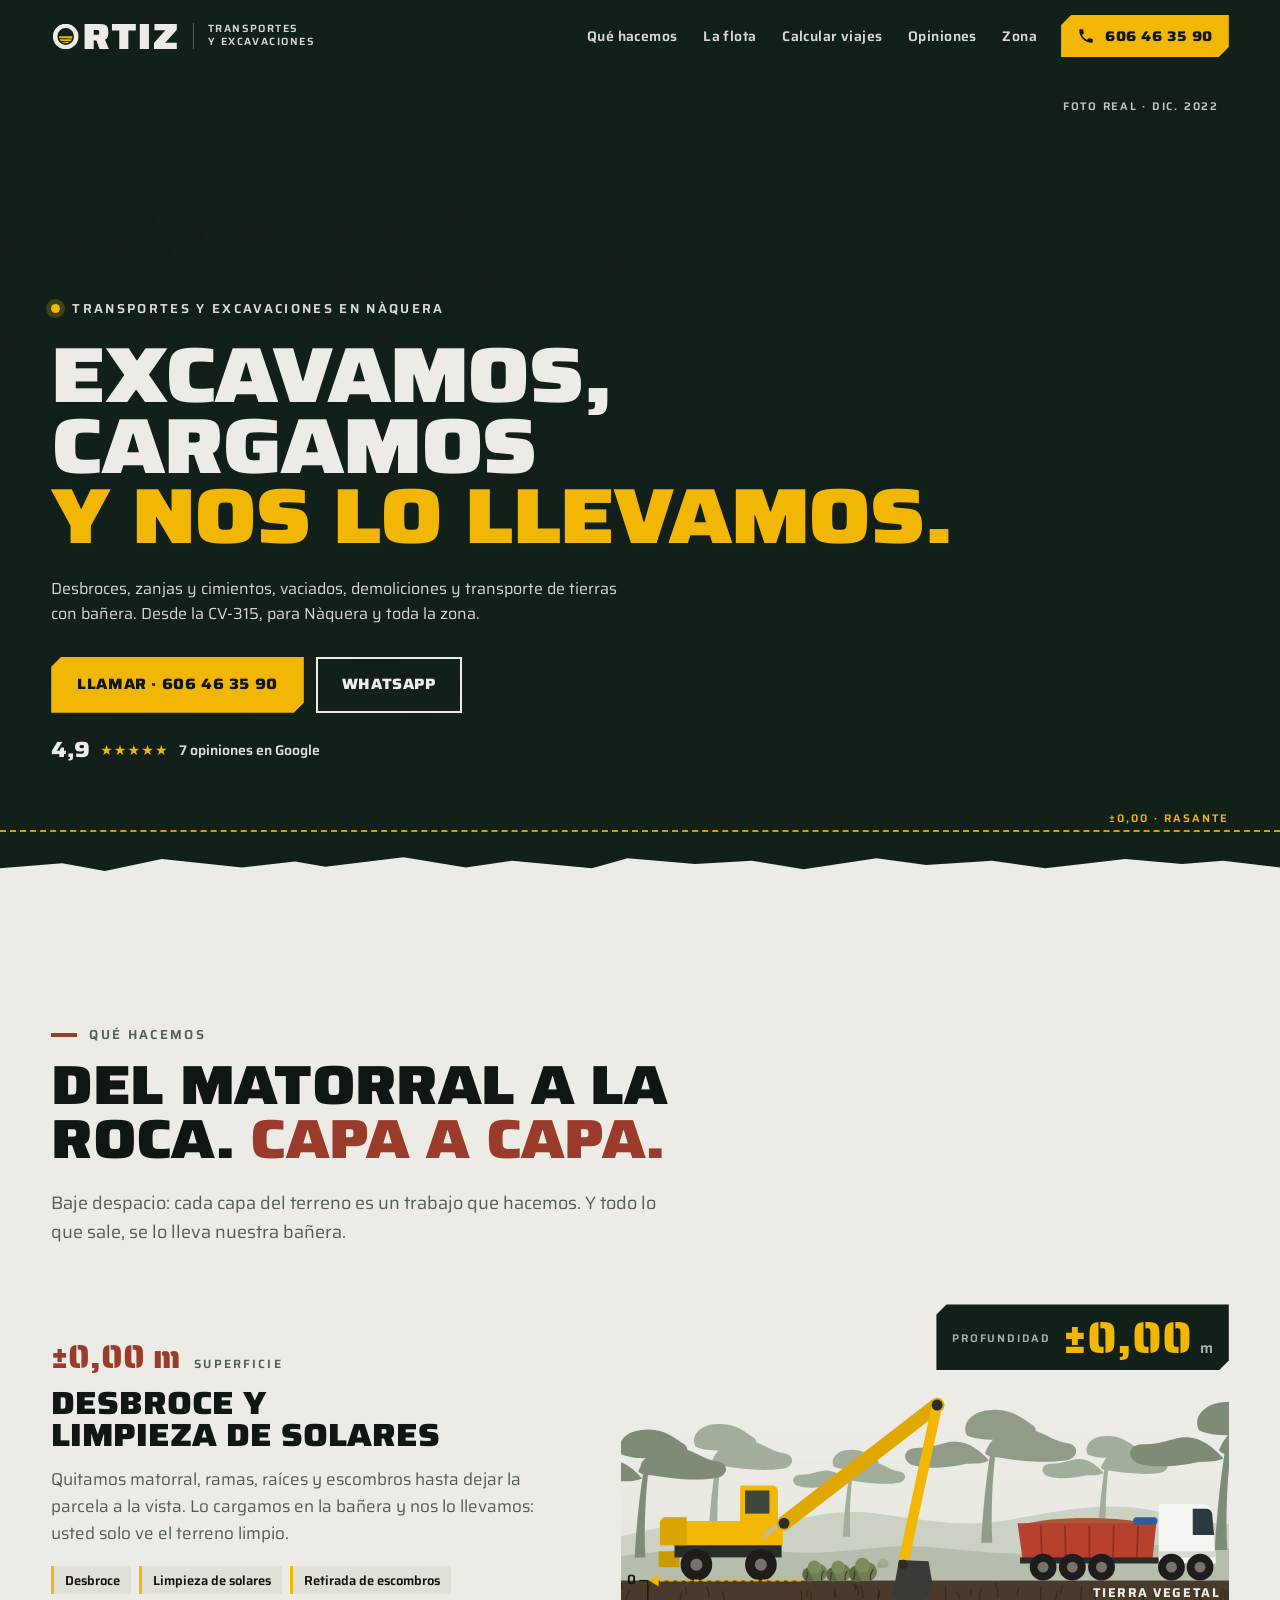
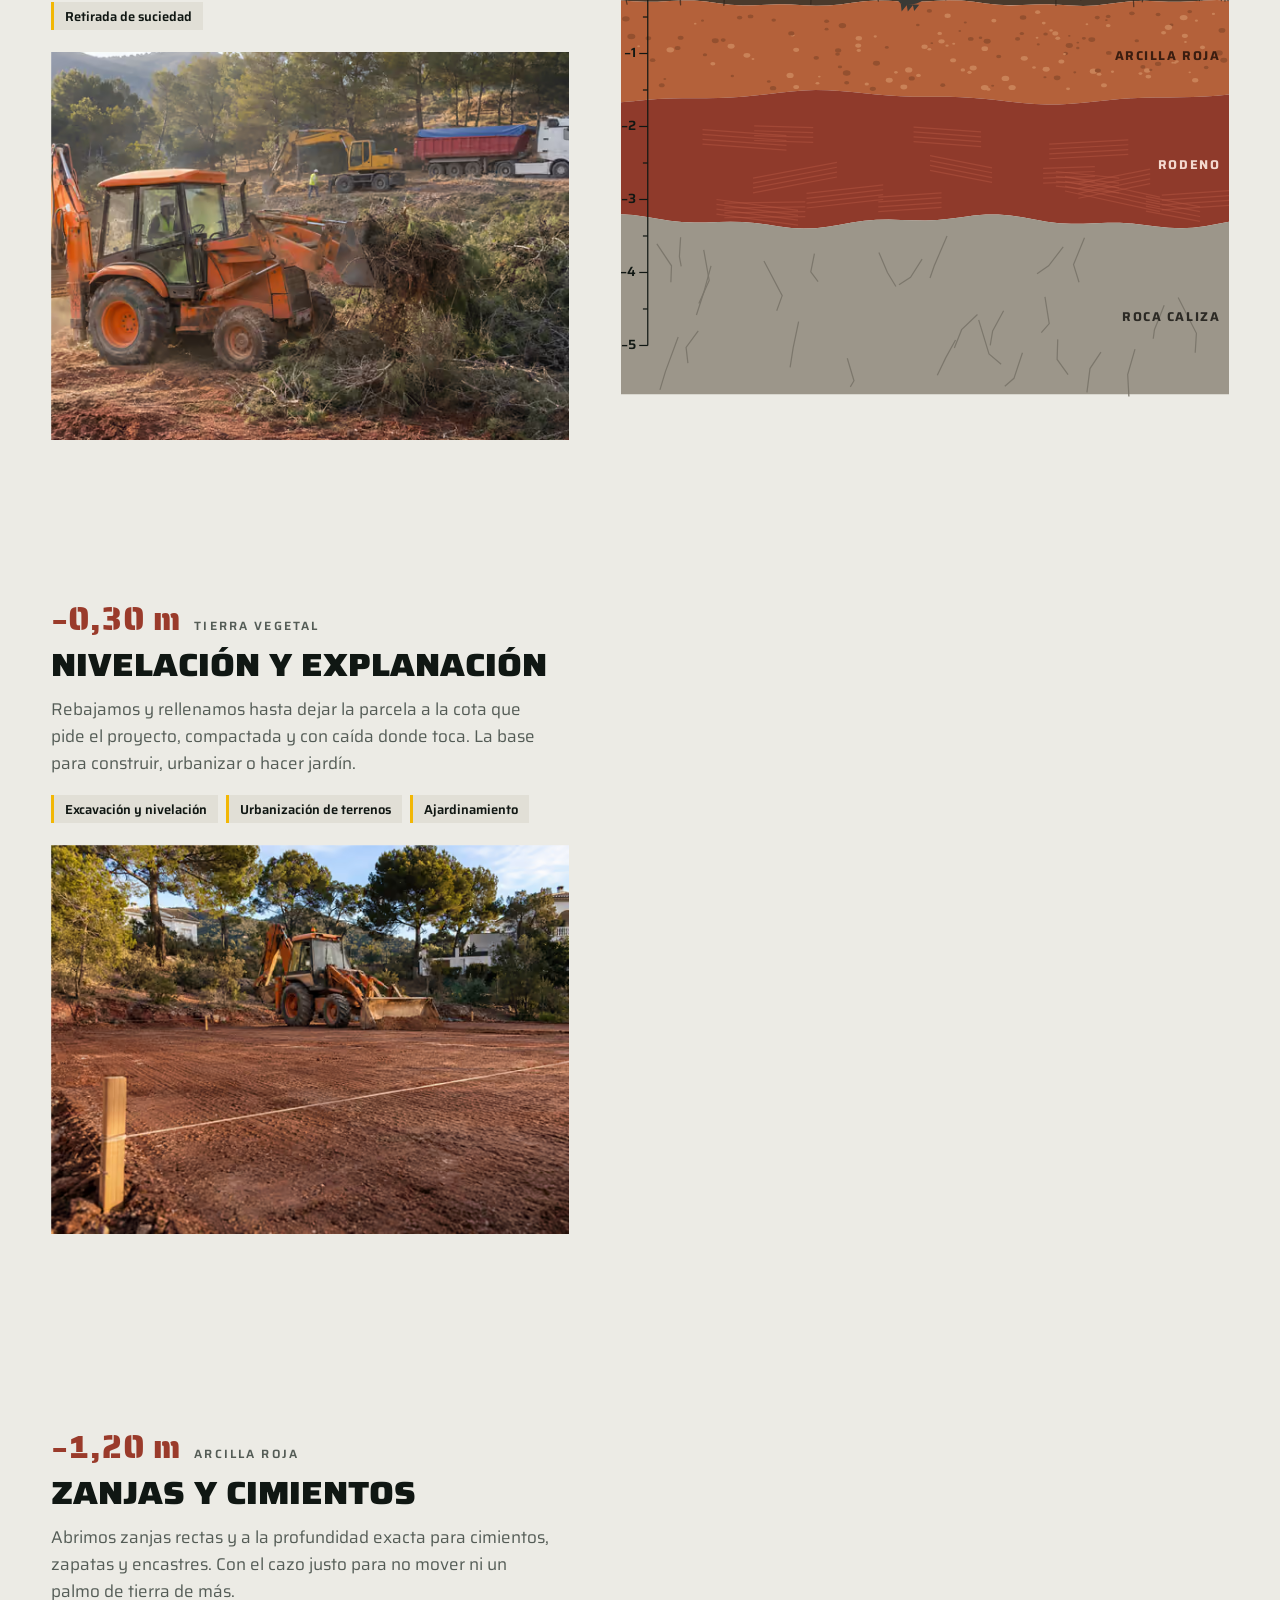
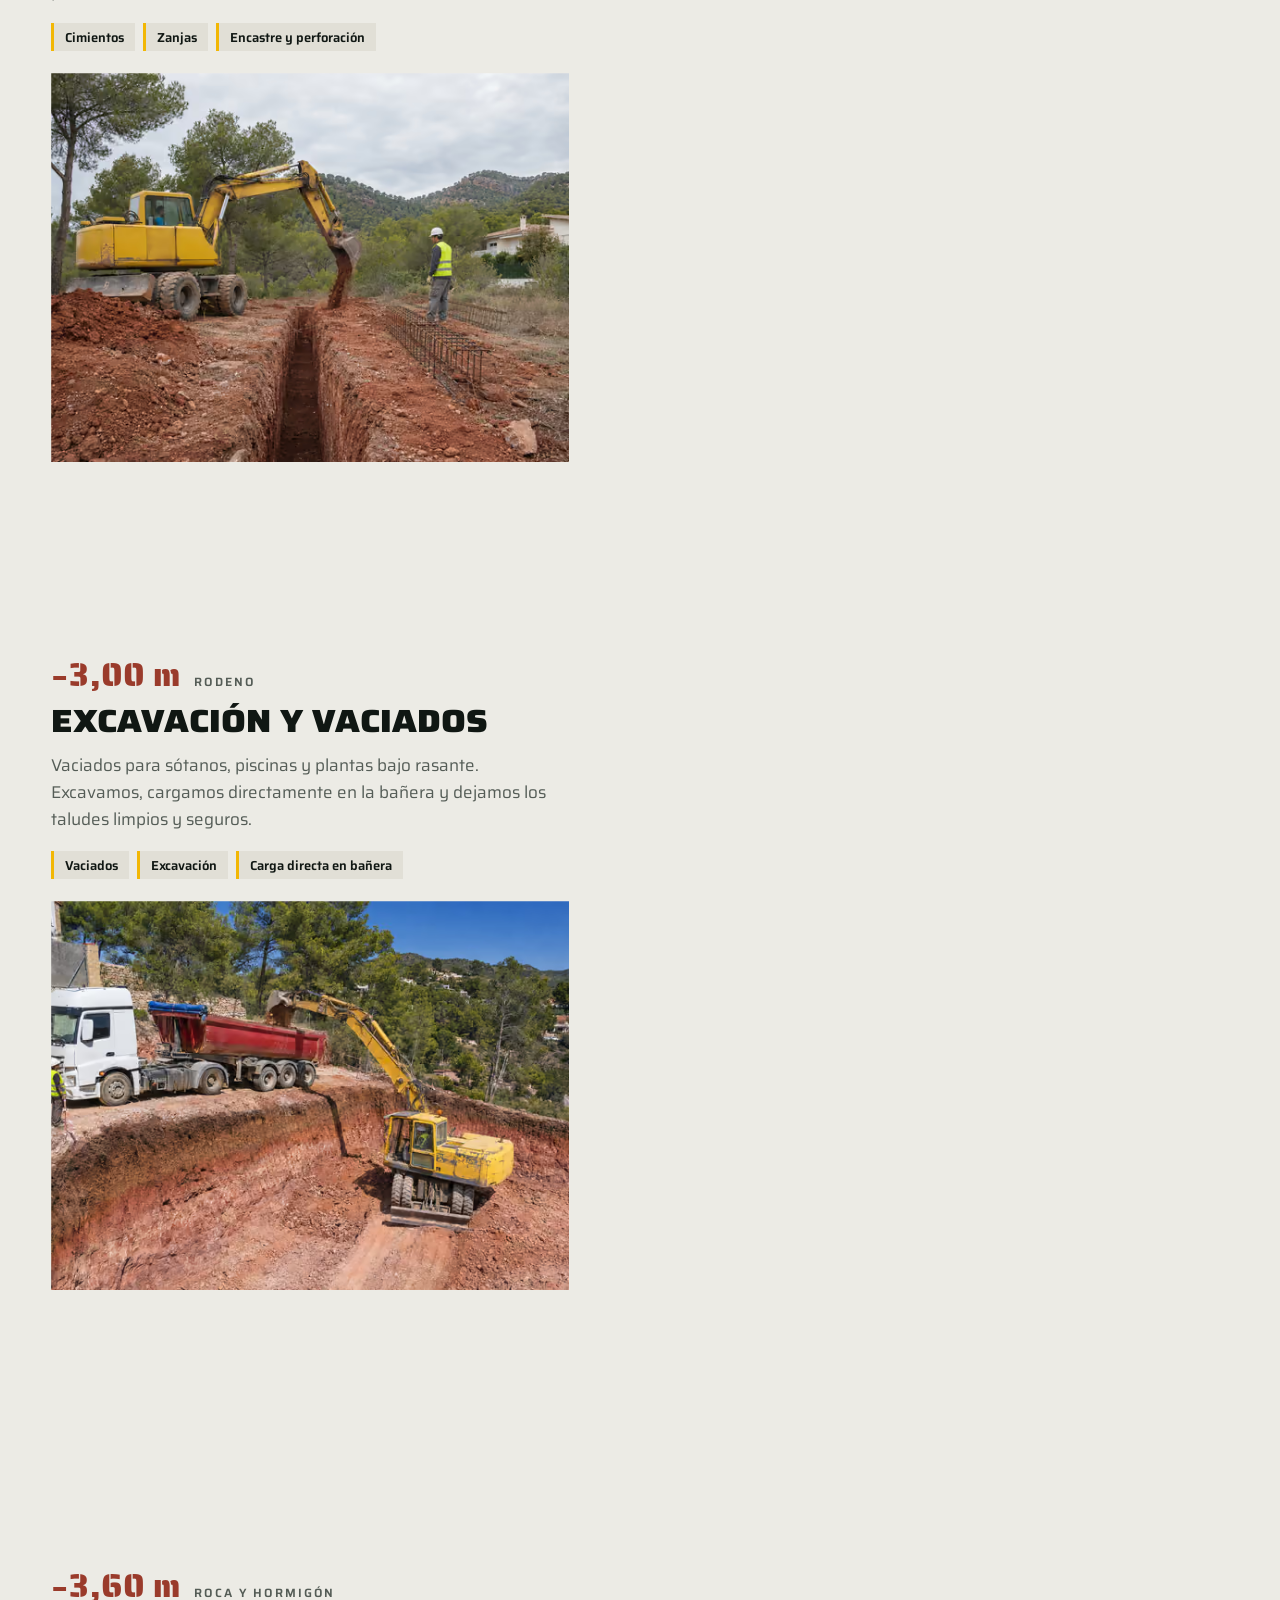
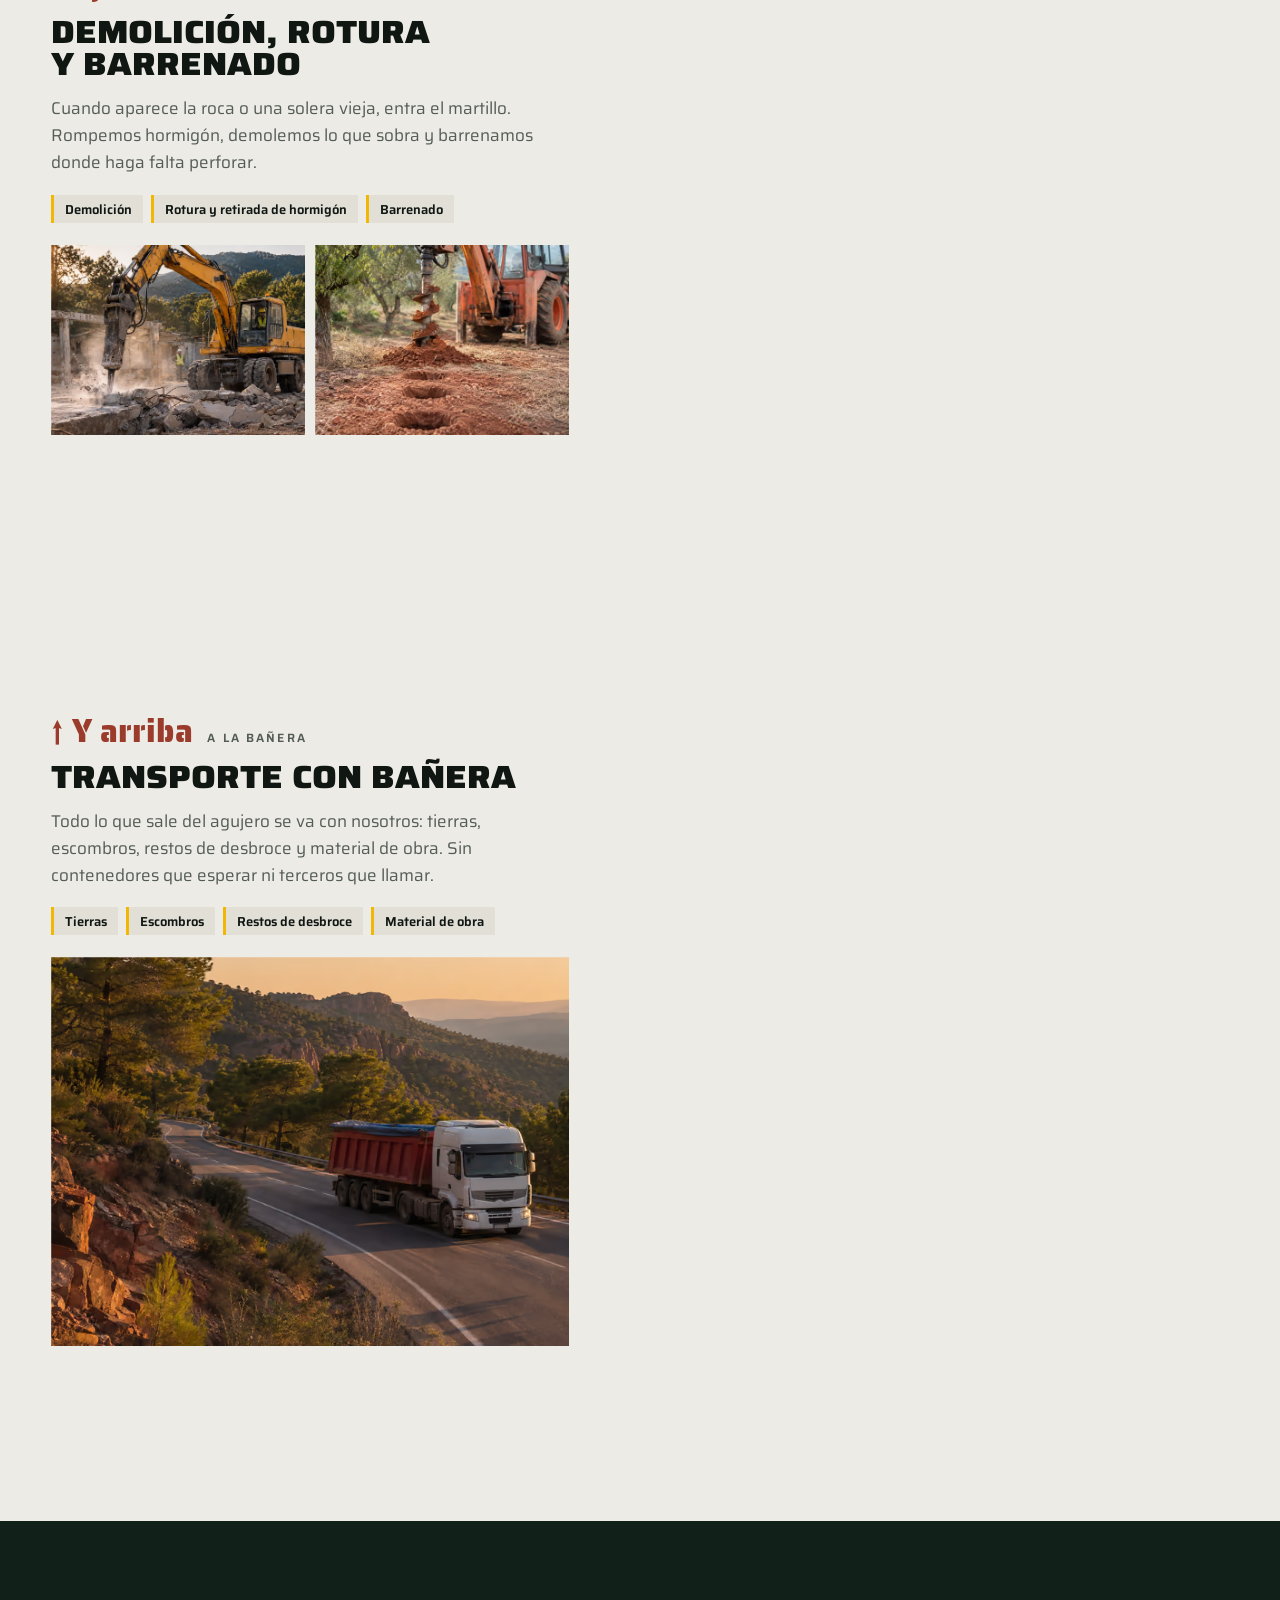
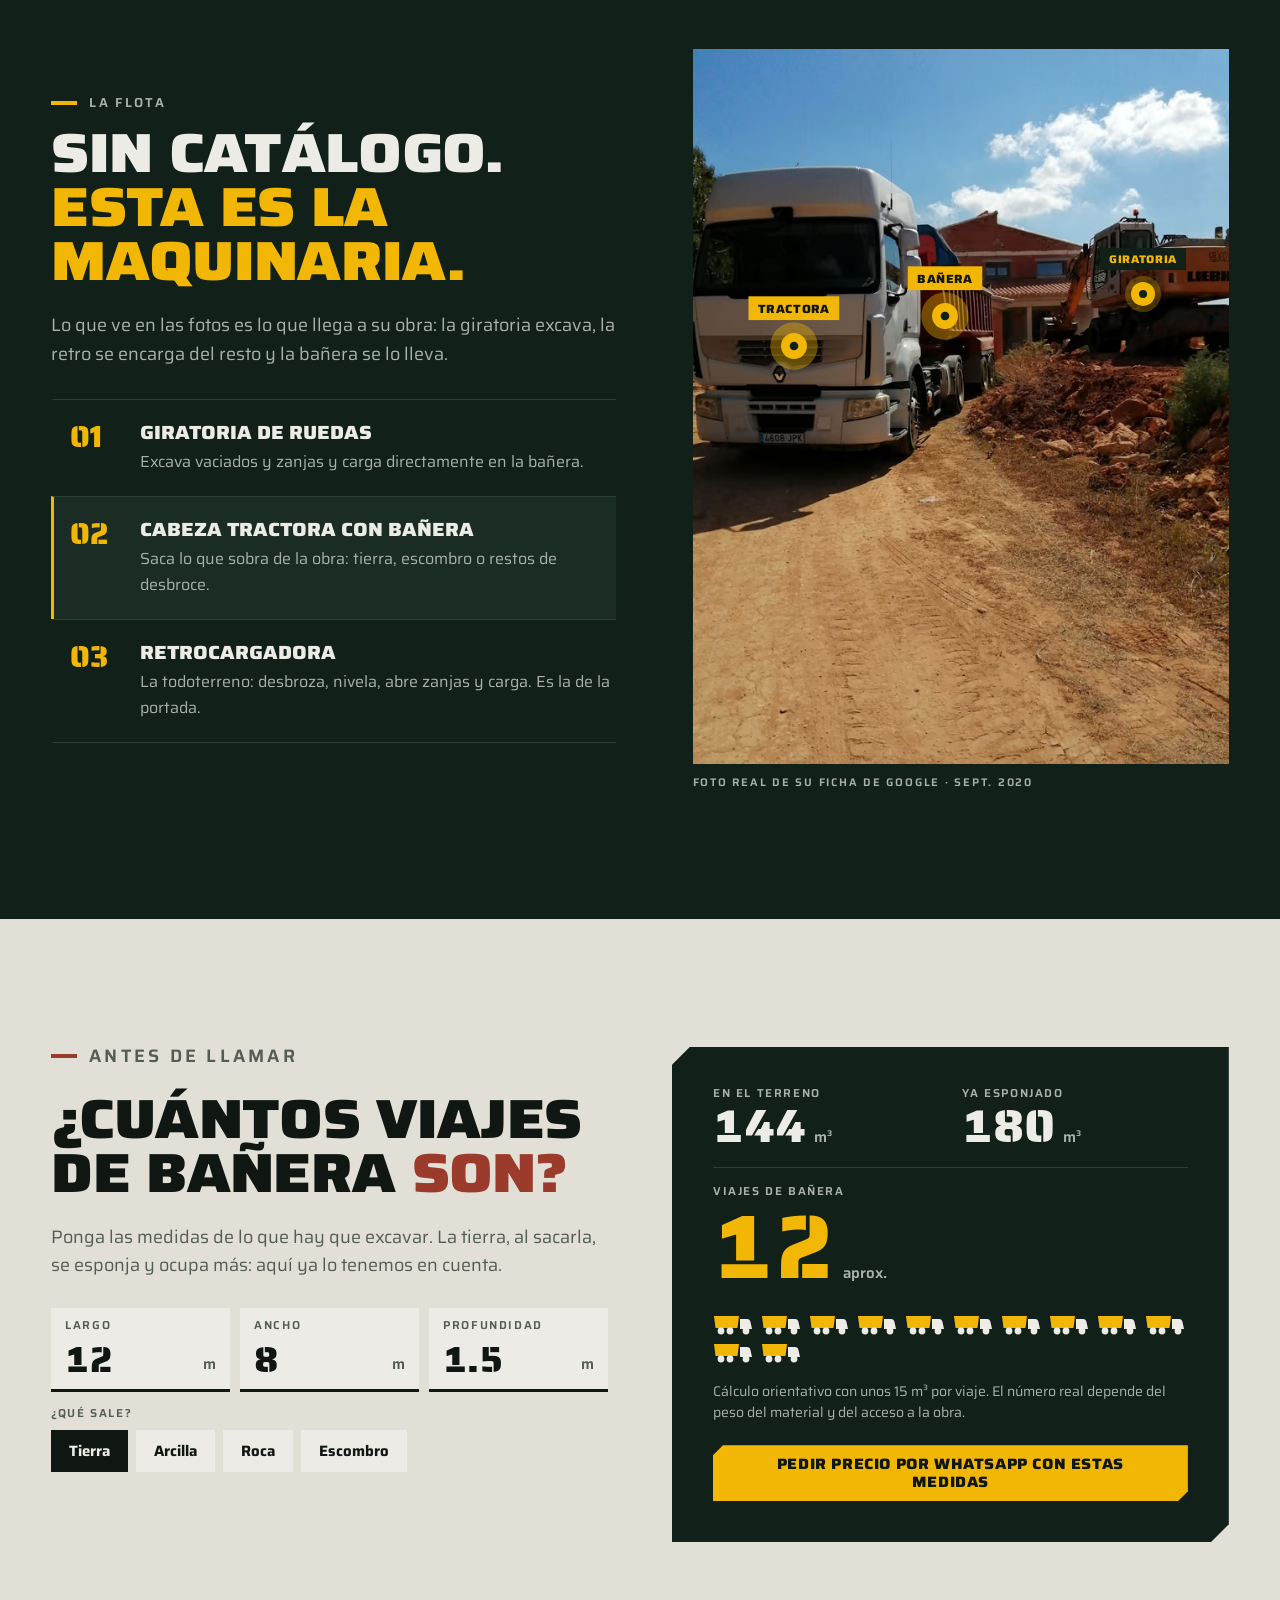
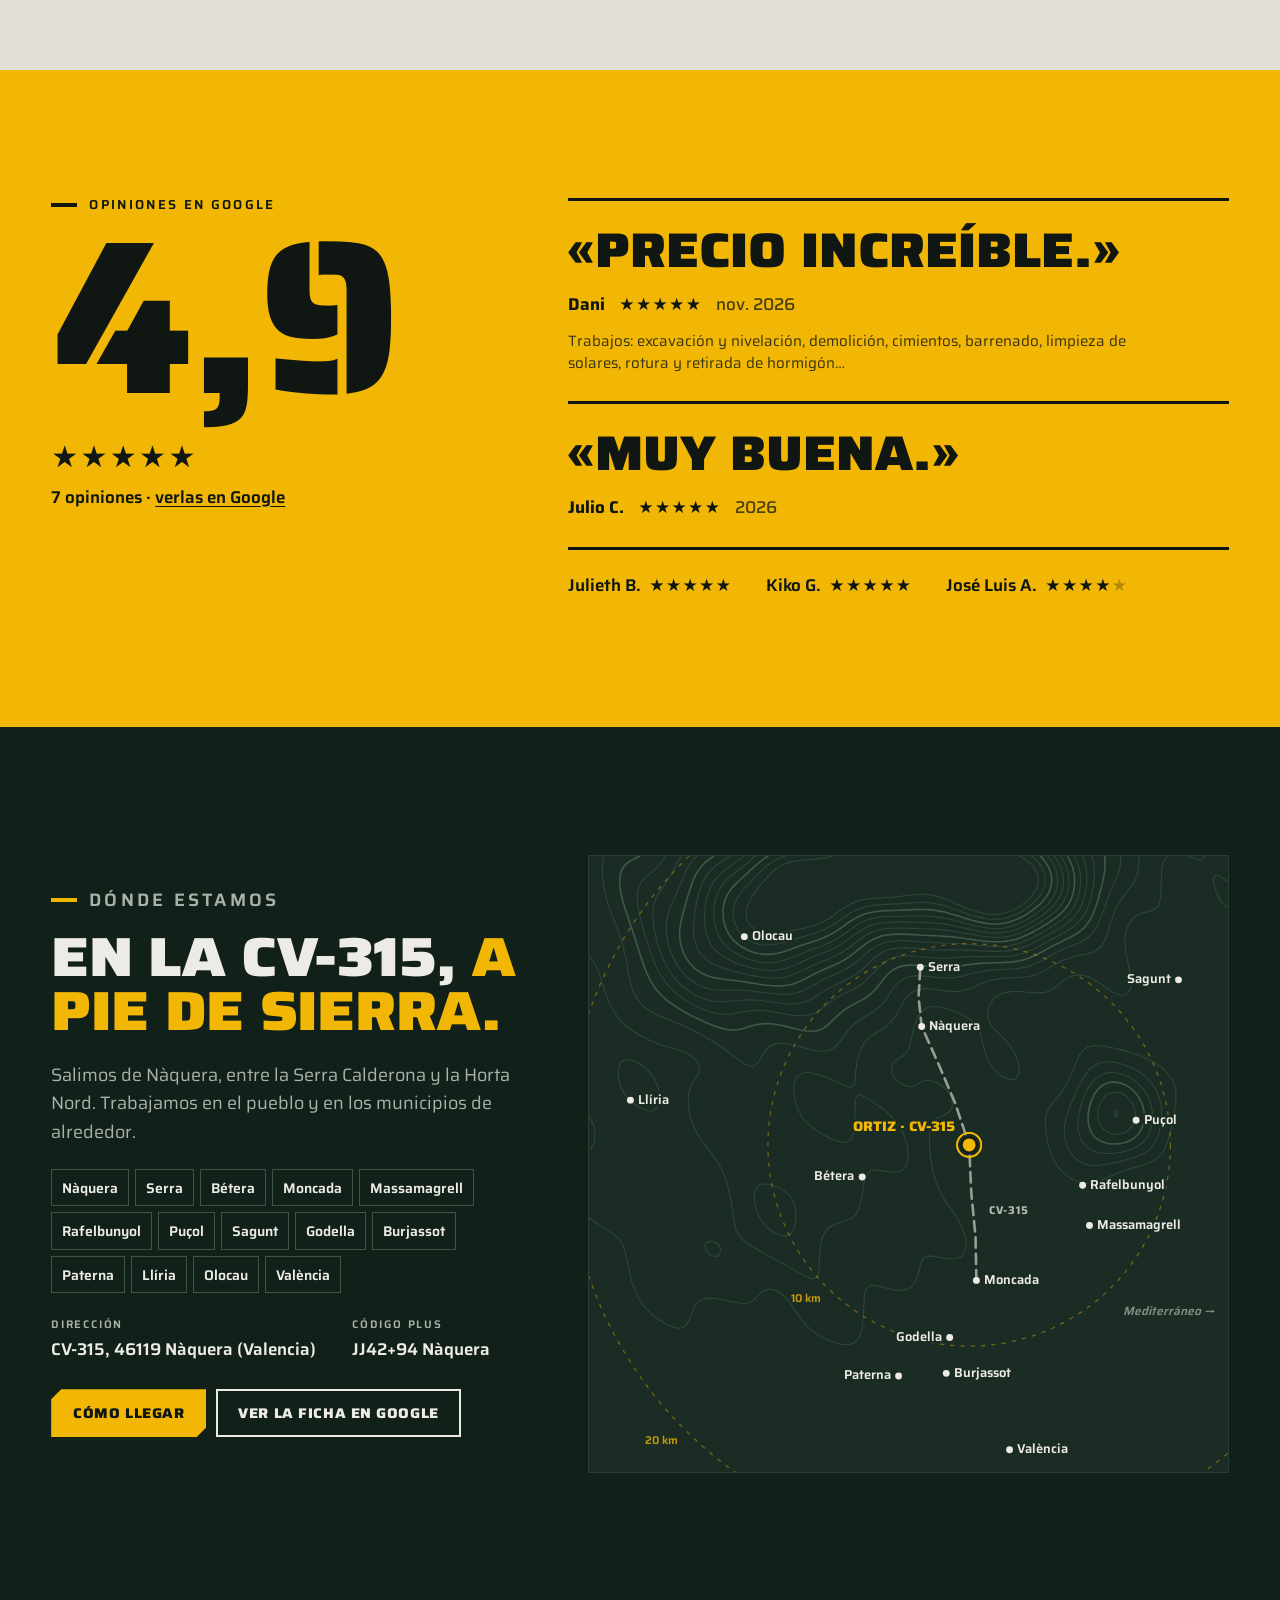
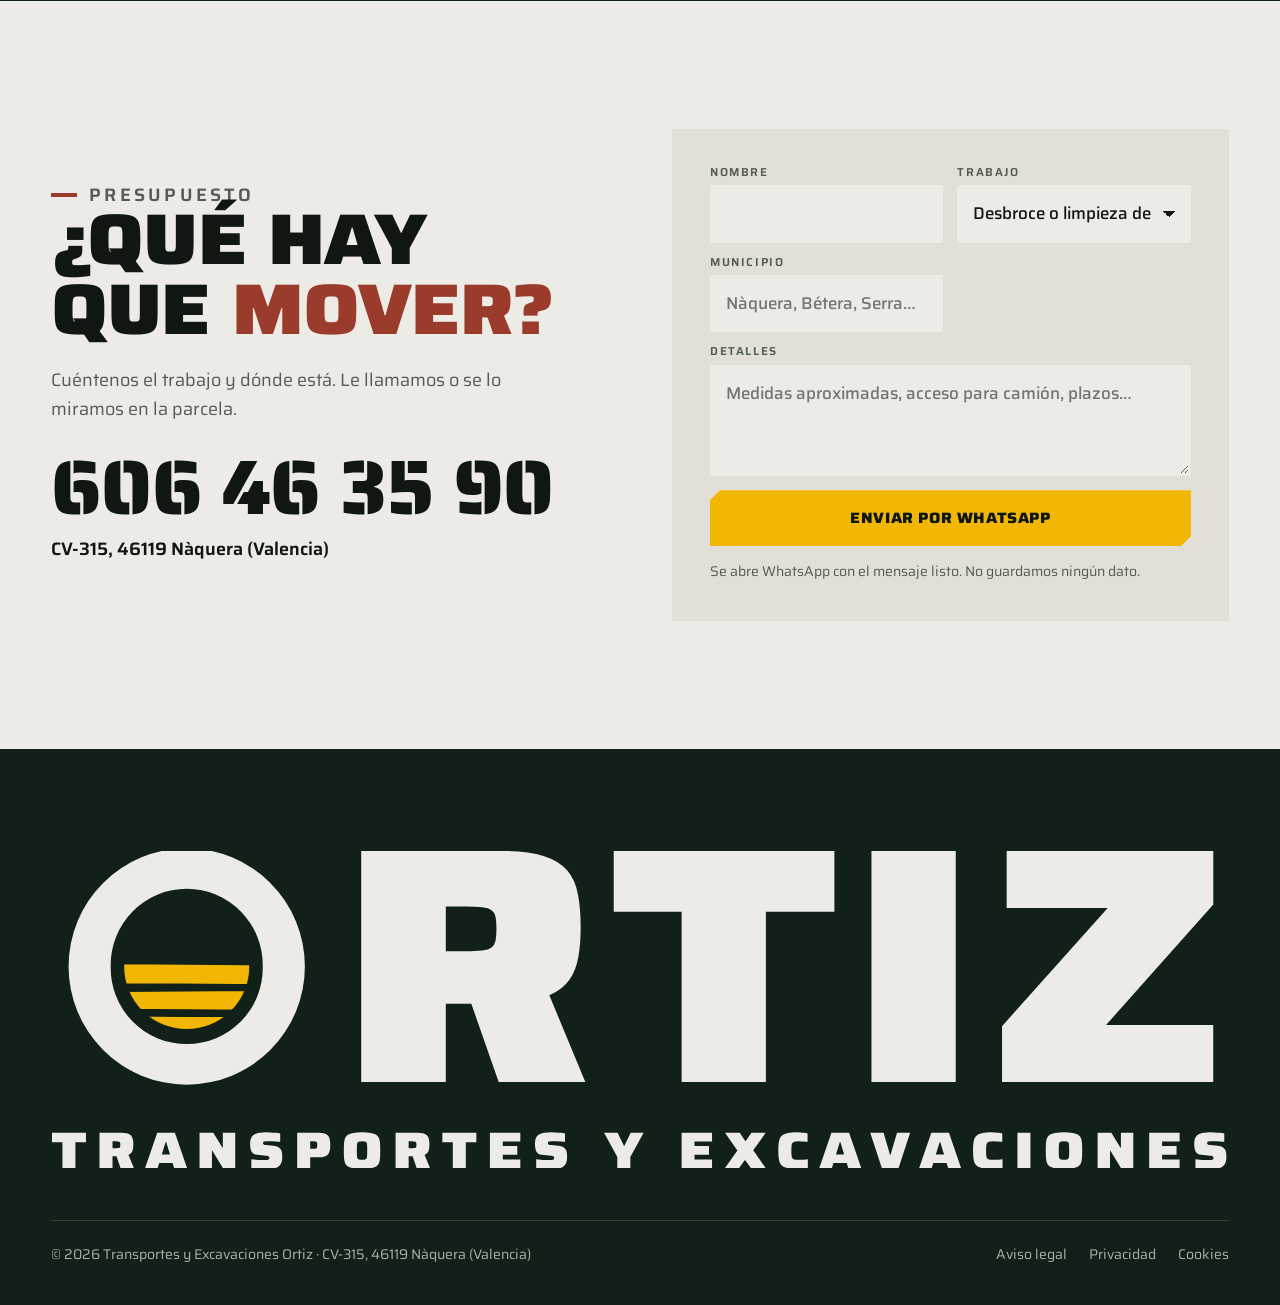
==== index.html @ b95badf7 "Web de muestra: Transportes y Excavaciones Ortiz (Nàquera) Co-Authored-By: Claude Opus 5.5 <noreply@" ====
<!doctype html>
<html lang="es">
<head>
<meta charset="utf-8">
<meta name="viewport" content="width=device-width, initial-scale=1, viewport-fit=cover">
<title>Transportes y Excavaciones Ortiz · Excavaciones en Nàquera (Valencia)</title>
<meta name="description" content="Excavaciones, desbroces, zanjas y cimientos, vaciados, demoliciones y transporte de tierras con bañera en Nàquera (Valencia), en la CV-315. Llame al 606 46 35 90.">
<link rel="canonical" href="https://nocodya-hue.github.io/excavaciones-ortiz/">
<meta name="theme-color" content="#12201a">
<meta property="og:type" content="website">
<meta property="og:locale" content="es_ES">
<meta property="og:title" content="Transportes y Excavaciones Ortiz · Excavaciones en Nàquera (Valencia)">
<meta property="og:description" content="Excavaciones, desbroces, zanjas y cimientos, vaciados, demoliciones y transporte de tierras con bañera en Nàquera (Valencia), en la CV-315. Llame al 606 46 35 90.">
<meta property="og:url" content="https://nocodya-hue.github.io/excavaciones-ortiz/">
<meta property="og:image" content="https://nocodya-hue.github.io/excavaciones-ortiz/img/compartir.jpg">
<meta property="og:image:width" content="1200"><meta property="og:image:height" content="630">
<meta name="twitter:card" content="summary_large_image">
<meta name="geo.region" content="ES-V"><meta name="geo.placename" content="Nàquera"><meta name="geo.position" content="39.6059951;-0.399705"><meta name="ICBM" content="39.6059951, -0.399705">
<link rel="icon" type="image/png" sizes="48x48" href="img/favicon-48.png">
<link rel="apple-touch-icon" href="img/icono-180.png">
<link rel="preload" as="image" type="image/avif" imagesrcset="img/portada-m-600.avif 600w, img/portada-m-900.avif 900w, img/portada-m-1440.avif 1440w" imagesizes="100vw" media="(max-aspect-ratio: 1/1)">
<link rel="preload" as="image" type="image/avif" imagesrcset="img/portada-1280.avif 1280w, img/portada-1920.avif 1920w, img/portada-2560.avif 2560w" imagesizes="100vw" media="(min-aspect-ratio: 1/1)">
<link rel="preload" href="fonts/saira-titulo.woff2" as="font" type="font/woff2" crossorigin>
<link rel="stylesheet" href="css/main.css?v=1">
<script type="application/ld+json">{"@context":"https://schema.org","@type":"GeneralContractor","@id":"https://nocodya-hue.github.io/excavaciones-ortiz/#empresa","name":"Transportes y Excavaciones Ortiz","url":"https://nocodya-hue.github.io/excavaciones-ortiz/","image":"https://nocodya-hue.github.io/excavaciones-ortiz/img/compartir.jpg","logo":"https://nocodya-hue.github.io/excavaciones-ortiz/img/logo.png","telephone":"+34606463590","address":{"@type":"PostalAddress","streetAddress":"CV-315","postalCode":"46119","addressLocality":"Nàquera","addressRegion":"Valencia","addressCountry":"ES"},"geo":{"@type":"GeoCoordinates","latitude":39.6059951,"longitude":-0.399705},"hasMap":"https://www.google.com/maps/place/Transportes+y+excavaciones+Ortiz/@39.6059951,-0.399705,17z/data=!4m6!3m5!1s0xd6043b3bf82bed3:0x637dd16f55668c01!8m2!3d39.6059951!4d-0.399705!16s%2Fg%2F11h2c9w8zb","areaServed":[{"@type":"City","name":"Nàquera"},{"@type":"City","name":"Serra"},{"@type":"City","name":"Bétera"},{"@type":"City","name":"Moncada"},{"@type":"City","name":"Massamagrell"},{"@type":"City","name":"Rafelbunyol"},{"@type":"City","name":"Puçol"},{"@type":"City","name":"Sagunt"},{"@type":"City","name":"Godella"},{"@type":"City","name":"Burjassot"},{"@type":"City","name":"Paterna"},{"@type":"City","name":"Llíria"},{"@type":"City","name":"Olocau"},{"@type":"City","name":"València"}],"knowsAbout":["Excavación","Desbroce","Limpieza de solares","Nivelación de terrenos","Zanjas y cimientos","Vaciados","Demolición","Rotura de hormigón","Barrenado","Transporte de tierras con bañera"]}</script>
</head>
<body>
<a class="saltar" href="#corte">Saltar al contenido</a>

<header class="cab" id="cab">
  <a class="cab__marca" href="#inicio" aria-label="Transportes y Excavaciones Ortiz, inicio"><svg class="logo" aria-hidden="true" focusable="false" xmlns="http://www.w3.org/2000/svg" viewBox="0 0 3508 688"><defs><clipPath id="h404344"><circle cx="404.3" cy="344" r="186.3"/></clipPath></defs><g fill="currentColor"><path fill-rule="evenodd" d="M52.3 344a352 352 0 1 0 704 0a352 352 0 1 0 -704 0ZM177.8 344a226.5 226.5 0 1 0 452.9 0a226.5 226.5 0 1 0 -452.9 0Z"/></g><g fill="var(--logo-estr)" clip-path="url(#h404344)"><path d="M52.3 339.5 C263.5 335.3 545.1 343.7 756.3 338.1 V394.7 C509.9 398.9 263.5 392.6 52.3 396.1Z"/><path d="M52.3 418.7 C298.7 422.2 509.9 415.9 756.3 418.7 V470.8 C545.1 475 298.7 468 52.3 471.5Z"/><path d="M52.3 493.5 C263.5 490.6 509.9 497.7 756.3 493.5 V696 H52.3Z"/></g><path fill="currentColor" d="M924.1 688V0H1345.5Q1421.3 0 1467.3 14.6Q1513.4 29.1 1537.5 57.6Q1561.6 86 1569.7 128.6Q1577.9 171.2 1577.9 228.1Q1577.9 275.7 1571.1 314.7Q1564.4 353.8 1544.8 382.9Q1525.2 412 1484.5 430L1591.7 688H1333.6L1237.2 412.6L1296.7 444.3Q1281.6 452.1 1267.4 453.8Q1253.1 455.4 1244.3 455.4H1176.1V688ZM1176.1 298.7H1233.9Q1265.8 298.7 1284.5 296.3Q1303.1 294 1312.3 287.2Q1321.6 280.4 1324.3 267.2Q1327 254 1327 231.7Q1327 209.5 1324.3 196.1Q1321.7 182.7 1312.4 176.5Q1303.2 170.2 1284.7 167.9Q1266.1 165.6 1234.3 165.6H1176.1Z M1878.6 688V181.1H1676.3V0H2333.7V181.1H2129.6V688Z M2444.1 688V0H2695.2V688Z M2833.1 688V522L3147.9 170.1H2846.9V0H3462.5V159.3L3142.9 518H3462.3V688Z"/></svg><span class="cab__sub">Transportes<br>y Excavaciones</span></a>
  <nav class="cab__nav" aria-label="Principal">
    <a href="#corte">Qué hacemos</a><a href="#flota">La flota</a><a href="#viajes">Calcular viajes</a><a href="#opiniones">Opiniones</a><a href="#zona">Zona</a>
  </nav>
  <a class="btn btn--am cab__tel" href="tel:+34606463590"><svg viewBox="0 0 24 24" aria-hidden="true"><path d="M6.6 10.8a15.1 15.1 0 0 0 6.6 6.6l2.2-2.2c.3-.3.7-.4 1-.2 1.1.4 2.3.6 3.6.6.6 0 1 .4 1 1V20c0 .6-.4 1-1 1A17 17 0 0 1 3 4c0-.6.4-1 1-1h3.5c.6 0 1 .4 1 1 0 1.3.2 2.5.6 3.6.1.3 0 .7-.2 1z"/></svg><span>606 46 35 90</span></a>
</header>

<main>
<!-- ── Portada ───────────────────────────────────────────── -->
<section class="portada" id="inicio">
  <picture class="portada__foto">
    <source media="(max-aspect-ratio: 1/1)" type="image/avif" srcset="img/portada-m-600.avif 600w, img/portada-m-900.avif 900w, img/portada-m-1440.avif 1440w" sizes="100vw">
    <source media="(max-aspect-ratio: 1/1)" type="image/webp" srcset="img/portada-m-600.webp 600w, img/portada-m-900.webp 900w, img/portada-m-1440.webp 1440w" sizes="100vw">
    <source type="image/avif" srcset="img/portada-1280.avif 1280w, img/portada-1920.avif 1920w, img/portada-2560.avif 2560w" sizes="100vw">
    <img src="img/portada-1920.webp" srcset="img/portada-1280.webp 1280w, img/portada-1920.webp 1920w, img/portada-2560.webp 2560w" sizes="100vw" width="4000" height="1800" alt="Retrocargadora naranja cargando restos de desbroce en una bañera roja" fetchpriority="high" decoding="async" onload="this.classList.add('ok')">
  </picture>
  <div class="portada__velo" aria-hidden="true"></div>
  <div class="portada__txt envoltura">
    <h1 class="portada__h1">
      <span class="portada__lugar"><span class="punto" aria-hidden="true"></span>Transportes y excavaciones en Nàquera</span>
      <span class="l"><span>Excavamos,</span></span>
      <span class="l"><span>cargamos</span></span>
      <span class="l l--am"><span>y nos lo llevamos.</span></span>
    </h1>
    <p class="portada__sub">Desbroces, zanjas y cimientos, vaciados, demoliciones y transporte de tierras con bañera. Desde la CV-315, para Nàquera y toda la zona.</p>
    <div class="portada__acc">
      <a class="btn btn--am btn--xl" href="tel:+34606463590">Llamar · 606 46 35 90</a>
      <a class="btn btn--linea btn--xl" href="https://wa.me/34606463590?text=Hola%2C%20os%20escribo%20desde%20la%20web.%20Quer%C3%ADa%20pedir%20presupuesto%20para%20un%20trabajo%20de%20excavaci%C3%B3n%20o%20transporte." target="_blank" rel="noopener">WhatsApp</a>
    </div>
    <a class="nota-g" href="#opiniones"><span class="nota-g__n">4,9</span><span class="estr" aria-label="5 de 5 estrellas">★★★★★<span class="estr__off"></span></span><span class="nota-g__t">7 opiniones en Google</span></a>
  </div>
  <p class="portada__real" aria-hidden="true">Foto real · dic. 2022</p>
  <div class="portada__suelo" aria-hidden="true">
    <span class="portada__rasante">±0,00 · rasante</span>
    <svg viewBox="0 0 1440 90" preserveAspectRatio="none"><path d="M0 90V52l70-6 48 9 64-14 90 10 60-7 34 6 88-11 70 12 52-8 90 9 40-12 76 7 64-4 58 10 82-13 56 8 74-5 60 9 90-11 64 6 46-4 80 10 34-3v58z"/></svg>
  </div>
</section>

<!-- ── El corte del terreno ─────────────────────────────── -->
<section class="corte" id="corte" aria-labelledby="corte-t">
  <div class="envoltura corte__cab">
    <p class="eti">Qué hacemos</p>
    <h2 class="h2" id="corte-t">Del matorral a la roca. <em>Capa a capa.</em></h2>
    <p class="corte__intro">Baje despacio: cada capa del terreno es un trabajo que hacemos. Y todo lo que sale, se lo lleva nuestra bañera.</p>
  </div>
  <div class="corte__cuerpo envoltura">
    <div class="corte__lamina" aria-hidden="true">
      <svg class="corte__svg" id="lamina" viewBox="0 0 1000 960" preserveAspectRatio="xMidYMid meet"></svg>
      <div class="corte__lectura"><span class="corte__lect-t">Profundidad</span><span class="corte__lect-n" id="prof">0,00</span><span class="corte__lect-u">m</span></div>
    </div>
    <ol class="corte__capas" id="capas">
      <li class="capa" data-i="0">
        <div class="capa__in">
          <p class="capa__cota"><span class="capa__n">±0,00 m</span><span class="capa__capa">Superficie</span></p>
          <h3 class="capa__t">Desbroce y limpieza de solares</h3>
          <p class="capa__p">Quitamos matorral, ramas, raíces y escombros hasta dejar la parcela a la vista. Lo cargamos en la bañera y nos lo llevamos: usted solo ve el terreno limpio.</p>
          <ul class="chips"><li>Desbroce</li><li>Limpieza de solares</li><li>Retirada de escombros</li><li>Retirada de suciedad</li></ul>
          <div class="capa__fotos">
            <figure class="dentado"><picture><source type="image/avif" srcset="img/co-desbroce-560.avif 560w, img/co-desbroce-960.avif 960w" sizes="(max-width: 760px) 88vw, (max-width: 1200px) 40vw, 520px"><img src="img/co-desbroce-960.webp" srcset="img/co-desbroce-560.webp 560w, img/co-desbroce-960.webp 960w" sizes="(max-width: 760px) 88vw, (max-width: 1200px) 40vw, 520px" width="1365" height="1024" alt="Retrocargadora naranja desbrozando una parcela con pinos en la Serra Calderona" loading="lazy" decoding="async"></picture></figure>
          </div>
        </div>
      </li>
      <li class="capa" data-i="1">
        <div class="capa__in">
          <p class="capa__cota"><span class="capa__n">−0,30 m</span><span class="capa__capa">Tierra vegetal</span></p>
          <h3 class="capa__t">Nivelación y explanación</h3>
          <p class="capa__p">Rebajamos y rellenamos hasta dejar la parcela a la cota que pide el proyecto, compactada y con caída donde toca. La base para construir, urbanizar o hacer jardín.</p>
          <ul class="chips"><li>Excavación y nivelación</li><li>Urbanización de terrenos</li><li>Ajardinamiento</li></ul>
          <div class="capa__fotos">
            <figure class="dentado"><picture><source type="image/avif" srcset="img/co-nivelacion-560.avif 560w, img/co-nivelacion-960.avif 960w" sizes="(max-width: 760px) 88vw, (max-width: 1200px) 40vw, 520px"><img src="img/co-nivelacion-960.webp" srcset="img/co-nivelacion-560.webp 560w, img/co-nivelacion-960.webp 960w" sizes="(max-width: 760px) 88vw, (max-width: 1200px) 40vw, 520px" width="1365" height="1024" alt="Parcela recién nivelada con estacas y cordel, y la retrocargadora al fondo" loading="lazy" decoding="async"></picture></figure>
          </div>
        </div>
      </li>
      <li class="capa" data-i="2">
        <div class="capa__in">
          <p class="capa__cota"><span class="capa__n">−1,20 m</span><span class="capa__capa">Arcilla roja</span></p>
          <h3 class="capa__t">Zanjas y cimientos</h3>
          <p class="capa__p">Abrimos zanjas rectas y a la profundidad exacta para cimientos, zapatas y encastres. Con el cazo justo para no mover ni un palmo de tierra de más.</p>
          <ul class="chips"><li>Cimientos</li><li>Zanjas</li><li>Encastre y perforación</li></ul>
          <div class="capa__fotos">
            <figure class="dentado"><picture><source type="image/avif" srcset="img/co-zanja-560.avif 560w, img/co-zanja-960.avif 960w" sizes="(max-width: 760px) 88vw, (max-width: 1200px) 40vw, 520px"><img src="img/co-zanja-960.webp" srcset="img/co-zanja-560.webp 560w, img/co-zanja-960.webp 960w" sizes="(max-width: 760px) 88vw, (max-width: 1200px) 40vw, 520px" width="1365" height="1024" alt="Giratoria de ruedas amarilla abriendo una zanja para cimientos en tierra roja" loading="lazy" decoding="async"></picture></figure>
          </div>
        </div>
      </li>
      <li class="capa" data-i="3">
        <div class="capa__in">
          <p class="capa__cota"><span class="capa__n">−3,00 m</span><span class="capa__capa">Rodeno</span></p>
          <h3 class="capa__t">Excavación y vaciados</h3>
          <p class="capa__p">Vaciados para sótanos, piscinas y plantas bajo rasante. Excavamos, cargamos directamente en la bañera y dejamos los taludes limpios y seguros.</p>
          <ul class="chips"><li>Vaciados</li><li>Excavación</li><li>Carga directa en bañera</li></ul>
          <div class="capa__fotos">
            <figure class="dentado"><picture><source type="image/avif" srcset="img/co-vaciado-560.avif 560w, img/co-vaciado-960.avif 960w" sizes="(max-width: 760px) 88vw, (max-width: 1200px) 40vw, 520px"><img src="img/co-vaciado-960.webp" srcset="img/co-vaciado-560.webp 560w, img/co-vaciado-960.webp 960w" sizes="(max-width: 760px) 88vw, (max-width: 1200px) 40vw, 520px" width="1365" height="1024" alt="Vista aérea de un vaciado con la giratoria en el fondo y el camión esperando arriba" loading="lazy" decoding="async"></picture></figure>
          </div>
        </div>
      </li>
      <li class="capa" data-i="4">
        <div class="capa__in">
          <p class="capa__cota"><span class="capa__n">−3,60 m</span><span class="capa__capa">Roca y hormigón</span></p>
          <h3 class="capa__t">Demolición, rotura y barrenado</h3>
          <p class="capa__p">Cuando aparece la roca o una solera vieja, entra el martillo. Rompemos hormigón, demolemos lo que sobra y barrenamos donde haga falta perforar.</p>
          <ul class="chips"><li>Demolición</li><li>Rotura y retirada de hormigón</li><li>Barrenado</li></ul>
          <div class="capa__fotos capa__fotos--2">
            <figure class="dentado"><picture><source type="image/avif" srcset="img/co-rotura-560.avif 560w, img/co-rotura-960.avif 960w" sizes="(max-width: 760px) 44vw, 260px"><img src="img/co-rotura-960.webp" srcset="img/co-rotura-560.webp 560w, img/co-rotura-960.webp 960w" sizes="(max-width: 760px) 44vw, 260px" width="1365" height="1024" alt="Martillo hidráulico rompiendo una solera de hormigón con ferralla" loading="lazy" decoding="async"></picture></figure>
            <figure class="dentado"><picture><source type="image/avif" srcset="img/co-barrenado-560.avif 560w, img/co-barrenado-960.avif 960w" sizes="(max-width: 760px) 44vw, 260px"><img src="img/co-barrenado-960.webp" srcset="img/co-barrenado-560.webp 560w, img/co-barrenado-960.webp 960w" sizes="(max-width: 760px) 44vw, 260px" width="1365" height="1024" alt="Barrena helicoidal perforando tierra roja para postes" loading="lazy" decoding="async"></picture></figure>
          </div>
        </div>
      </li>
      <li class="capa" data-i="5">
        <div class="capa__in">
          <p class="capa__cota"><span class="capa__n">↑ Y arriba</span><span class="capa__capa">A la bañera</span></p>
          <h3 class="capa__t">Transporte con bañera</h3>
          <p class="capa__p">Todo lo que sale del agujero se va con nosotros: tierras, escombros, restos de desbroce y material de obra. Sin contenedores que esperar ni terceros que llamar.</p>
          <ul class="chips"><li>Tierras</li><li>Escombros</li><li>Restos de desbroce</li><li>Material de obra</li></ul>
          <div class="capa__fotos">
            <figure class="dentado"><picture><source type="image/avif" srcset="img/viajes-760.avif 760w, img/viajes-1200.avif 1200w, img/viajes-1536.avif 1536w" sizes="(max-width: 760px) 88vw, (max-width: 1200px) 40vw, 520px"><img src="img/viajes-1200.webp" srcset="img/viajes-760.webp 760w, img/viajes-1200.webp 1200w, img/viajes-1536.webp 1536w" sizes="(max-width: 760px) 88vw, (max-width: 1200px) 40vw, 520px" width="1536" height="1024" alt="Cabeza tractora blanca con bañera roja por una carretera de montaña entre pinos" loading="lazy" decoding="async"></picture></figure>
          </div>
        </div>
      </li>
    </ol>
  </div>
</section>

<!-- ── La flota (foto real) ─────────────────────────────── -->
<section class="flota" id="flota" aria-labelledby="flota-t">
  <div class="envoltura flota__grid">
    <div class="flota__txt">
      <p class="eti eti--am">La flota</p>
      <h2 class="h2" id="flota-t">Sin catálogo. <em>Esta es la maquinaria.</em></h2>
      <p class="flota__intro">Lo que ve en las fotos es lo que llega a su obra: la giratoria excava, la retro se encarga del resto y la bañera se lo lleva.</p>
      <ol class="flota__lista" id="flota-lista">
        <li data-p="1"><span class="flota__num">01</span><div><h3>Giratoria de ruedas</h3><p>Excava vaciados y zanjas y carga directamente en la bañera.</p></div></li>
        <li data-p="2"><span class="flota__num">02</span><div><h3>Cabeza tractora con bañera</h3><p>Saca lo que sobra de la obra: tierra, escombro o restos de desbroce.</p></div></li>
        <li data-p="3"><span class="flota__num">03</span><div><h3>Retrocargadora</h3><p>La todoterreno: desbroza, nivela, abre zanjas y carga. Es la de la portada.</p></div></li>
      </ol>
    </div>
    <figure class="flota__foto" id="flota-foto">
      <picture class="flota__pic"><source type="image/avif" srcset="img/flota-640.avif 640w, img/flota-960.avif 960w, img/flota-1400.avif 1400w" sizes="(max-width: 760px) 100vw, (max-width: 1200px) 50vw, 600px"><img src="img/flota-960.webp" srcset="img/flota-640.webp 640w, img/flota-960.webp 960w, img/flota-1400.webp 1400w" sizes="(max-width: 760px) 100vw, (max-width: 1200px) 50vw, 600px" width="3120" height="4160" alt="Cabeza tractora blanca con bañera roja junto a una giratoria de ruedas amarilla y tierra roja recién excavada" loading="lazy" decoding="async"></picture>
      <button class="punto-f" data-p="1" style="--x:84%;--y:33%" aria-label="Giratoria de ruedas"><span>Giratoria</span></button>
      <button class="punto-f" data-p="2" style="--x:47%;--y:36%" aria-label="Bañera basculante"><span>Bañera</span></button>
      <button class="punto-f" data-p="2b" style="--x:19%;--y:40%" aria-label="Cabeza tractora"><span>Tractora</span></button>
      <span class="flota__cota" aria-hidden="true"></span>
      <figcaption>Foto real de su ficha de Google · sept. 2020</figcaption>
    </figure>
  </div>
</section>

<!-- ── Calculadora de viajes ────────────────────────────── -->
<section class="viajes" id="viajes" aria-labelledby="viajes-t">
  <div class="envoltura viajes__grid">
    <div class="viajes__txt">
      <p class="eti">Antes de llamar</p>
      <h2 class="h2" id="viajes-t">¿Cuántos viajes de bañera <em>son?</em></h2>
      <p>Ponga las medidas de lo que hay que excavar. La tierra, al sacarla, se esponja y ocupa más: aquí ya lo tenemos en cuenta.</p>
      <form class="calc" id="calc" novalidate>
        <div class="calc__medidas">
          <label><span>Largo</span><input type="number" inputmode="decimal" min="0.5" max="200" step="0.5" value="12" name="l"><b>m</b></label>
          <label><span>Ancho</span><input type="number" inputmode="decimal" min="0.5" max="200" step="0.5" value="8" name="a"><b>m</b></label>
          <label><span>Profundidad</span><input type="number" inputmode="decimal" min="0.1" max="10" step="0.1" value="1.5" name="p"><b>m</b></label>
        </div>
        <fieldset class="calc__mat">
          <legend>¿Qué sale?</legend>
          <label><input type="radio" name="m" value="tierra" checked><span>Tierra</span></label>
          <label><input type="radio" name="m" value="arcilla"><span>Arcilla</span></label>
          <label><input type="radio" name="m" value="roca"><span>Roca</span></label>
          <label><input type="radio" name="m" value="escombro"><span>Escombro</span></label>
        </fieldset>
      </form>
    </div>
    <div class="viajes__res" aria-live="polite">
      <div class="viajes__cifras">
        <p><span class="viajes__k">En el terreno</span><span class="viajes__v" id="v-banco">144</span><span class="viajes__u">m³</span></p>
        <p><span class="viajes__k">Ya esponjado</span><span class="viajes__v" id="v-suelto">180</span><span class="viajes__u">m³</span></p>
        <p class="viajes__total"><span class="viajes__k">Viajes de bañera</span><span class="viajes__v" id="v-viajes">12</span><span class="viajes__u">aprox.</span></p>
      </div>
      <div class="viajes__flota" id="v-flota" aria-hidden="true"></div>
      <p class="viajes__nota">Cálculo orientativo con unos 15 m³ por viaje. El número real depende del peso del material y del acceso a la obra.</p>
      <a class="btn btn--am btn--xl" id="v-wa" href="https://wa.me/34606463590?text=Hola%2C%20quer%C3%ADa%20presupuesto." target="_blank" rel="noopener">Pedir precio por WhatsApp con estas medidas</a>
    </div>
  </div>
</section>

<!-- ── Opiniones ────────────────────────────────────────── -->
<section class="opiniones" id="opiniones" aria-labelledby="opi-t">
  <div class="envoltura opiniones__grid">
    <div class="opiniones__nota">
      <p class="eti eti--osc">Opiniones en Google</p>
      <h2 class="sr" id="opi-t">Opiniones de clientes</h2>
      <p class="opiniones__n">4,9</p>
      <p class="opiniones__e"><span class="estr" aria-label="5 de 5 estrellas">★★★★★<span class="estr__off"></span></span></p>
      <p class="opiniones__t">7 opiniones · <a href="https://www.google.com/maps/place/Transportes+y+excavaciones+Ortiz/@39.6059951,-0.399705,17z/data=!4m6!3m5!1s0xd6043b3bf82bed3:0x637dd16f55668c01!8m2!3d39.6059951!4d-0.399705!16s%2Fg%2F11h2c9w8zb" target="_blank" rel="noopener">verlas en Google</a></p>
    </div>
    <div class="opiniones__lista">
      <blockquote class="opi">
        <p class="opi__q">«Precio increíble.»</p>
        <footer><span class="opi__n">Dani</span><span class="estr" aria-label="5 de 5 estrellas">★★★★★<span class="estr__off"></span></span><span class="opi__f">nov. 2026</span></footer>
        <p class="opi__x">Trabajos: excavación y nivelación, demolición, cimientos, barrenado, limpieza de solares, rotura y retirada de hormigón…</p>
      </blockquote>
      <blockquote class="opi">
        <p class="opi__q">«Muy buena.»</p>
        <footer><span class="opi__n">Julio C.</span><span class="estr" aria-label="5 de 5 estrellas">★★★★★<span class="estr__off"></span></span><span class="opi__f">2026</span></footer>
      </blockquote>
      <ul class="opiniones__mas"><li><span>Julieth B.</span><span class="estr" aria-label="5 de 5 estrellas">★★★★★<span class="estr__off"></span></span></li><li><span>Kiko G.</span><span class="estr" aria-label="5 de 5 estrellas">★★★★★<span class="estr__off"></span></span></li><li><span>José Luis A.</span><span class="estr" aria-label="4 de 5 estrellas">★★★★<span class="estr__off">★</span></span></li></ul>
    </div>
  </div>
</section>

<!-- ── Zona ─────────────────────────────────────────────── -->
<section class="zona" id="zona" aria-labelledby="zona-t">
  <div class="envoltura zona__grid">
    <div class="zona__txt">
      <p class="eti eti--am">Dónde estamos</p>
      <h2 class="h2" id="zona-t">En la CV-315, <em>a pie de sierra.</em></h2>
      <p>Salimos de Nàquera, entre la Serra Calderona y la Horta Nord. Trabajamos en el pueblo y en los municipios de alrededor.</p>
      <ul class="zona__pueblos"><li>Nàquera</li><li>Serra</li><li>Bétera</li><li>Moncada</li><li>Massamagrell</li><li>Rafelbunyol</li><li>Puçol</li><li>Sagunt</li><li>Godella</li><li>Burjassot</li><li>Paterna</li><li>Llíria</li><li>Olocau</li><li>València</li></ul>
      <dl class="zona__datos">
        <div><dt>Dirección</dt><dd>CV-315, 46119 Nàquera (Valencia)</dd></div>
        <div><dt>Código Plus</dt><dd>JJ42+94 Nàquera</dd></div>
      </dl>
      <div class="zona__acc">
        <a class="btn btn--am" href="https://www.google.com/maps/dir/?api=1&destination=39.6059951,-0.399705" target="_blank" rel="noopener">Cómo llegar</a>
        <a class="btn btn--linea" href="https://www.google.com/maps/place/Transportes+y+excavaciones+Ortiz/@39.6059951,-0.399705,17z/data=!4m6!3m5!1s0xd6043b3bf82bed3:0x637dd16f55668c01!8m2!3d39.6059951!4d-0.399705!16s%2Fg%2F11h2c9w8zb" target="_blank" rel="noopener">Ver la ficha en Google</a>
      </div>
    </div>
    <div class="mapa">
<svg class="mapa__svg" viewBox="0 0 741 715" role="img" aria-label="Mapa de la zona: la base en la CV-315, en Nàquera, y los municipios de alrededor">
  <g class="mapa__curvas" id="curvas" data-w="741" data-h="715" data-lon0="-0.62" data-lat1="39.735" data-k="2600" data-cos="0.77051"></g>
  <g class="mapa__radios">
    <circle cx="441.3" cy="335.4" r="233.6"/><circle cx="441.3" cy="335.4" r="467.1"/>
    <text x="269.4" y="517.3" text-anchor="end">10 km</text>
    <text x="103.7" y="683.0" text-anchor="end">20 km</text>
  </g>
  <path class="mapa__carretera" d="M449.7 492.7 L448.7 442 L443.7 390 L441.3 335.4 L424.7 286 L404.7 239.2 L386.2 197.9 L382.6 163.8 L384.6 129.2"/>
  <text class="mapa__cv" x="464.8" y="416">CV-315</text>
  <g class="mapa__pueblos">
    <g transform="translate(386.2 197.9)"><circle r="4"/><text x="9" y="4" text-anchor="start">Nàquera</text></g>
    <g transform="translate(384.6 129.2)"><circle r="4"/><text x="9" y="4" text-anchor="start">Serra</text></g>
    <g transform="translate(317.1 372.6)"><circle r="4"/><text x="-9" y="4" text-anchor="end">Bétera</text></g>
    <g transform="translate(449.7 492.7)"><circle r="4"/><text x="9" y="4" text-anchor="start">Moncada</text></g>
    <g transform="translate(581 429)"><circle r="4"/><text x="9" y="4" text-anchor="start">Massamagrell</text></g>
    <g transform="translate(635.1 306.8)"><circle r="4"/><text x="9" y="4" text-anchor="start">Puçol</text></g>
    <g transform="translate(684.3 143.8)"><circle r="4"/><text x="-9" y="4" text-anchor="end">Sagunt</text></g>
    <g transform="translate(418.7 559)"><circle r="4"/><text x="-9" y="4" text-anchor="end">Godella</text></g>
    <g transform="translate(414.7 600.6)"><circle r="4"/><text x="9" y="4" text-anchor="start">Burjassot</text></g>
    <g transform="translate(359.4 603.7)"><circle r="4"/><text x="-9" y="4" text-anchor="end">Paterna</text></g>
    <g transform="translate(48.1 283.4)"><circle r="4"/><text x="9" y="4" text-anchor="start">Llíria</text></g>
    <g transform="translate(180.3 93.6)"><circle r="4"/><text x="9" y="4" text-anchor="start">Olocau</text></g>
    <g transform="translate(573 382.2)"><circle r="4"/><text x="9" y="4" text-anchor="start">Rafelbunyol</text></g>
    <g transform="translate(488.2 689.3)"><circle r="4"/><text x="9" y="4" text-anchor="start">València</text></g>
  </g>
  <g class="mapa__base" transform="translate(441.3 335.4)">
    <circle class="mapa__onda" r="14"/><circle class="mapa__onda mapa__onda--2" r="14"/>
    <circle class="mapa__punto" r="9"/>
    <text x="-16" y="-16" text-anchor="end">Ortiz · CV-315</text>
  </g>
  <text class="mapa__mar" x="727" y="533" text-anchor="end">Mediterráneo →</text>
</svg>
    </div>
  </div>
</section>

<!-- ── Contacto ─────────────────────────────────────────── -->
<section class="contacto" id="contacto" aria-labelledby="con-t">
  <div class="envoltura contacto__grid">
    <div class="contacto__txt">
      <p class="eti">Presupuesto</p>
      <h2 class="h2 h2--xl" id="con-t">¿Qué hay<br> que <em>mover?</em></h2>
      <p>Cuéntenos el trabajo y dónde está. Le llamamos o se lo miramos en la parcela.</p>
      <a class="contacto__tel" href="tel:+34606463590">606 46 35 90</a>
      <p class="contacto__dir">CV-315, 46119 Nàquera (Valencia)</p>
    </div>
    <form class="form" id="form" novalidate>
      <label><span>Nombre</span><input name="nombre" autocomplete="name" required></label>
      <label><span>Trabajo</span>
        <select name="trabajo">
          <option>Desbroce o limpieza de solar</option><option>Nivelación o explanación</option><option>Zanjas o cimientos</option>
          <option>Excavación o vaciado</option><option>Demolición o rotura de hormigón</option><option>Barrenado</option>
          <option>Transporte de tierras o escombros</option><option>Otro</option>
        </select></label>
      <label><span>Municipio</span><input name="lugar" autocomplete="address-level2" placeholder="Nàquera, Bétera, Serra…"></label>
      <label class="form__ancho"><span>Detalles</span><textarea name="msg" rows="3" placeholder="Medidas aproximadas, acceso para camión, plazos…"></textarea></label>
      <button class="btn btn--am btn--xl form__ancho" type="submit">Enviar por WhatsApp</button>
      <p class="form__nota form__ancho">Se abre WhatsApp con el mensaje listo. No guardamos ningún dato.</p>
    </form>
  </div>
</section>
</main>

<footer class="pie">
  <div class="envoltura">
    <div class="pie__logo"><svg class="logo" aria-hidden="true" focusable="false" xmlns="http://www.w3.org/2000/svg" viewBox="0 0 3508 945"><defs><clipPath id="h404344"><circle cx="404.3" cy="344" r="186.3"/></clipPath></defs><g fill="currentColor"><path fill-rule="evenodd" d="M52.3 344a352 352 0 1 0 704 0a352 352 0 1 0 -704 0ZM177.8 344a226.5 226.5 0 1 0 452.9 0a226.5 226.5 0 1 0 -452.9 0Z"/></g><g fill="var(--logo-estr)" clip-path="url(#h404344)"><path d="M52.3 339.5 C263.5 335.3 545.1 343.7 756.3 338.1 V394.7 C509.9 398.9 263.5 392.6 52.3 396.1Z"/><path d="M52.3 418.7 C298.7 422.2 509.9 415.9 756.3 418.7 V470.8 C545.1 475 298.7 468 52.3 471.5Z"/><path d="M52.3 493.5 C263.5 490.6 509.9 497.7 756.3 493.5 V696 H52.3Z"/></g><path fill="currentColor" d="M924.1 688V0H1345.5Q1421.3 0 1467.3 14.6Q1513.4 29.1 1537.5 57.6Q1561.6 86 1569.7 128.6Q1577.9 171.2 1577.9 228.1Q1577.9 275.7 1571.1 314.7Q1564.4 353.8 1544.8 382.9Q1525.2 412 1484.5 430L1591.7 688H1333.6L1237.2 412.6L1296.7 444.3Q1281.6 452.1 1267.4 453.8Q1253.1 455.4 1244.3 455.4H1176.1V688ZM1176.1 298.7H1233.9Q1265.8 298.7 1284.5 296.3Q1303.1 294 1312.3 287.2Q1321.6 280.4 1324.3 267.2Q1327 254 1327 231.7Q1327 209.5 1324.3 196.1Q1321.7 182.7 1312.4 176.5Q1303.2 170.2 1284.7 167.9Q1266.1 165.6 1234.3 165.6H1176.1Z M1878.6 688V181.1H1676.3V0H2333.7V181.1H2129.6V688Z M2444.1 688V0H2695.2V688Z M2833.1 688V522L3147.9 170.1H2846.9V0H3462.5V159.3L3142.9 518H3462.3V688Z"/><g transform="translate(0 839.4)"><path fill="currentColor" d="M34 106V27.9H2.8V0H104.1V27.9H72.7V106Z M144.4 106V0H209.3Q221 0 228.1 2.2Q235.2 4.5 238.9 8.9Q242.6 13.3 243.9 19.8Q245.2 26.4 245.2 35.2Q245.2 42.5 244.1 48.5Q243.1 54.5 240.1 59Q237 63.5 230.8 66.3L247.3 106H207.5L192.7 63.6L201.8 68.5Q199.5 69.7 197.3 69.9Q195.1 70.2 193.8 70.2H183.2V106ZM183.2 46H192.1Q197.1 46 199.9 45.7Q202.8 45.3 204.2 44.3Q205.7 43.2 206.1 41.2Q206.5 39.2 206.5 35.7Q206.5 32.3 206.1 30.2Q205.7 28.2 204.3 27.2Q202.8 26.2 200 25.9Q197.1 25.5 192.2 25.5H183.2Z M280 106 316.5 0H369.1L405.6 106H367.1L362 90.2H322.5L317.5 106ZM330 65.1H354.4L343.1 27.7H341.5Z M442.5 106V0H483.5L510.8 44.6H511.9V0H548.8V106H512.6L480.3 52.6H479.4V106Z M644.8 107.3Q637 107.3 628.2 106.9Q619.3 106.5 611.1 105.9Q603 105.3 596.8 104.7V79.2Q603.4 79.7 609.9 80.1Q616.4 80.6 622.2 80.8Q628 81 632.2 81Q639.7 81 643.3 80.8Q647 80.5 648.4 79.8Q649.5 79.3 649.9 78.5Q650.3 77.8 650.3 76.7Q650.3 75.6 650.3 74.3Q650.3 72.4 649.8 71.3Q649.3 70.2 647.7 69.7Q646.2 69.1 643 68.7Q639.8 68.3 634.6 67.8L613.6 65.7Q607.5 65.1 603.5 62.5Q599.5 60 597.3 55.6Q595 51.1 594 45Q593.1 38.8 593.1 31Q593.1 20.6 596.7 14.2Q600.4 7.8 606.8 4.5Q613.2 1.1 621.8 -0Q630.4 -1.2 640.1 -1.2Q646.9 -1.2 654.6 -0.9Q662.4 -0.6 669.8 0.2Q677.1 0.9 682.7 2.2V27.1Q677.4 26.4 670.7 25.9Q664.1 25.4 657.5 25.2Q650.8 25 645.4 25Q641.4 25 638.7 25.2Q635.9 25.5 634.5 26.1Q632.7 26.8 632.2 27.8Q631.6 28.8 631.6 30.6Q631.6 32.6 632.2 33.8Q632.7 35 635 35.6Q637.2 36.2 642 36.7L662.5 38.6Q667.2 39.1 671.3 40.2Q675.5 41.3 678.8 43.6Q682.2 45.9 684.9 50.2Q686.2 52.1 687.1 55.1Q688 58.2 688.4 62.3Q688.9 66.5 688.9 72.1Q688.9 81.6 686.7 88Q684.4 94.4 680.4 98.3Q676.4 102.2 670.9 104.1Q665.4 106 658.8 106.6Q652.2 107.3 644.8 107.3Z M733.4 106V0H796.5Q808 0 815.1 2.3Q822.1 4.7 825.7 9.2Q829.4 13.7 830.6 20.6Q831.9 27.5 831.9 36.6Q831.9 44.9 830.8 51.6Q829.7 58.4 826.1 63.1Q822.5 67.9 815.4 70.5Q808.3 73 796.5 73H772.1V106ZM772.1 47.6H780.1Q784.6 47.6 787.2 47.3Q789.8 46.9 791.1 45.8Q792.3 44.7 792.7 42.4Q793.1 40.2 793.1 36.6Q793.1 32.8 792.7 30.7Q792.3 28.5 791.1 27.4Q789.9 26.3 787.3 25.9Q784.7 25.5 780.2 25.5H772.1Z M926.6 107.3Q910.5 107.3 900.4 105.7Q890.2 104.1 884.4 100.4Q878.7 96.7 876.1 90.5Q873.6 84.4 872.9 75.1Q872.3 65.8 872.3 53.2Q872.3 40.5 872.9 31.2Q873.6 21.9 876.1 15.7Q878.7 9.5 884.4 5.7Q890.2 2 900.4 0.4Q910.5 -1.2 926.6 -1.2Q942.6 -1.2 952.8 0.4Q963 2 968.7 5.7Q974.4 9.5 977 15.7Q979.5 21.9 980.2 31.2Q980.8 40.5 980.8 53.2Q980.8 65.8 980.2 75.1Q979.5 84.4 977 90.5Q974.4 96.7 968.7 100.4Q963 104.1 952.8 105.7Q942.6 107.3 926.6 107.3ZM926.6 80.5Q931.2 80.5 934 80.2Q936.8 79.8 938.5 78.5Q940.2 77.2 940.9 74.3Q941.6 71.4 941.8 66.2Q942 61.1 942 53.2Q942 45.1 941.8 40Q941.6 34.9 940.9 31.9Q940.2 28.9 938.5 27.6Q936.8 26.2 934 25.9Q931.1 25.5 926.6 25.5Q922.1 25.5 919.2 25.9Q916.3 26.2 914.6 27.6Q913 28.9 912.2 31.9Q911.5 34.9 911.3 40Q911.1 45.1 911.1 53.2Q911.1 61.1 911.3 66.2Q911.5 71.4 912.2 74.3Q913 77.2 914.6 78.5Q916.3 79.8 919.2 80.2Q922.1 80.5 926.6 80.5Z M1026.5 106V0H1091.5Q1103.2 0 1110.2 2.2Q1117.3 4.5 1121.1 8.9Q1124.8 13.3 1126 19.8Q1127.3 26.4 1127.3 35.2Q1127.3 42.5 1126.2 48.5Q1125.2 54.5 1122.2 59Q1119.2 63.5 1112.9 66.3L1129.4 106H1089.6L1074.8 63.6L1084 68.5Q1081.6 69.7 1079.4 69.9Q1077.2 70.2 1075.9 70.2H1065.4V106ZM1065.4 46H1074.3Q1079.2 46 1082.1 45.7Q1084.9 45.3 1086.4 44.3Q1087.8 43.2 1088.2 41.2Q1088.6 39.2 1088.6 35.7Q1088.6 32.3 1088.2 30.2Q1087.8 28.2 1086.4 27.2Q1085 26.2 1082.1 25.9Q1079.2 25.5 1074.3 25.5H1065.4Z M1197 106V27.9H1165.8V0H1267.1V27.9H1235.7V106Z M1307.5 106V0H1398.1V26.2H1345.9V39.7H1389V65.2H1345.9V79.8H1398.1V106Z M1493.3 107.3Q1485.6 107.3 1476.7 106.9Q1467.9 106.5 1459.7 105.9Q1451.5 105.3 1445.3 104.7V79.2Q1451.9 79.7 1458.4 80.1Q1464.9 80.6 1470.7 80.8Q1476.5 81 1480.7 81Q1488.2 81 1491.9 80.8Q1495.5 80.5 1497 79.8Q1498 79.3 1498.4 78.5Q1498.8 77.8 1498.8 76.7Q1498.8 75.6 1498.8 74.3Q1498.8 72.4 1498.3 71.3Q1497.8 70.2 1496.3 69.7Q1494.7 69.1 1491.5 68.7Q1488.3 68.3 1483.1 67.8L1462.1 65.7Q1456.1 65.1 1452.1 62.5Q1448.1 60 1445.8 55.6Q1443.5 51.1 1442.6 45Q1441.6 38.8 1441.6 31Q1441.6 20.6 1445.3 14.2Q1448.9 7.8 1455.3 4.5Q1461.8 1.1 1470.3 -0Q1478.9 -1.2 1488.6 -1.2Q1495.4 -1.2 1503.2 -0.9Q1510.9 -0.6 1518.3 0.2Q1525.7 0.9 1531.2 2.2V27.1Q1525.9 26.4 1519.3 25.9Q1512.6 25.4 1506 25.2Q1499.4 25 1493.9 25Q1489.9 25 1487.2 25.2Q1484.5 25.5 1483 26.1Q1481.3 26.8 1480.7 27.8Q1480.2 28.8 1480.2 30.6Q1480.2 32.6 1480.7 33.8Q1481.3 35 1483.5 35.6Q1485.7 36.2 1490.6 36.7L1511.1 38.6Q1515.8 39.1 1519.9 40.2Q1524 41.3 1527.4 43.6Q1530.8 45.9 1533.5 50.2Q1534.7 52.1 1535.6 55.1Q1536.5 58.2 1537 62.3Q1537.4 66.5 1537.4 72.1Q1537.4 81.6 1535.2 88Q1533 94.4 1529 98.3Q1525 102.2 1519.5 104.1Q1513.9 106 1507.4 106.6Q1500.8 107.3 1493.3 107.3Z  M1687 106V71.9L1647.6 0H1687.9L1706.9 39.3H1707.7L1727 0H1765.4L1725.8 71.9V106Z  M1878.6 106V0H1969.2V26.2H1917V39.7H1960.1V65.2H1917V79.8H1969.2V106Z M2007.1 106 2044.7 52.7 2007.8 0H2051.7L2068.2 24.5H2069.7L2086.8 0H2129L2092 52.3L2129.5 106H2085.7L2068.3 81.7H2066.6L2049.2 106Z M2220 107.3Q2205.8 107.3 2196.2 105.7Q2186.6 104.1 2180.7 100.4Q2174.8 96.7 2171.8 90.5Q2168.8 84.2 2167.7 75Q2166.6 65.7 2166.6 53Q2166.6 40.3 2167.7 31.1Q2168.7 21.9 2171.7 15.7Q2174.7 9.5 2180.6 5.7Q2186.5 2 2196 0.4Q2205.6 -1.2 2220 -1.2Q2225.5 -1.2 2231.6 -0.9Q2237.8 -0.5 2243.6 0.2Q2249.4 0.9 2253.8 1.8V27.1Q2246.2 26.5 2241.4 26.2Q2236.6 25.9 2233.9 25.7Q2231.2 25.5 2229.5 25.5Q2222.5 25.5 2218 26Q2213.5 26.5 2211 28Q2208.5 29.5 2207.3 32.6Q2206.2 35.6 2205.9 40.6Q2205.6 45.5 2205.6 53Q2205.6 60.5 2205.9 65.5Q2206.2 70.5 2207.3 73.5Q2208.5 76.5 2211 78Q2213.5 79.5 2218 80Q2222.5 80.5 2229.5 80.5Q2235 80.5 2242.1 80Q2249.2 79.6 2254.6 78.9V105Q2250.4 105.6 2244.6 106.1Q2238.8 106.6 2232.3 107Q2225.9 107.3 2220 107.3Z M2288.4 106 2324.9 0H2377.5L2414 106H2375.5L2370.4 90.2H2330.9L2325.9 106ZM2338.4 65.1H2362.8L2351.4 27.7H2349.9Z M2475.3 106 2440.5 0H2480.2L2499.4 65.6H2501L2520.3 0H2559.3L2524.6 106Z M2585.9 106 2622.4 0H2675L2711.4 106H2673L2667.9 90.2H2628.4L2623.4 106ZM2635.8 65.1H2660.3L2648.9 27.7H2647.4Z M2800 107.3Q2785.8 107.3 2776.2 105.7Q2766.6 104.1 2760.7 100.4Q2754.8 96.7 2751.8 90.5Q2748.8 84.2 2747.7 75Q2746.7 65.7 2746.7 53Q2746.7 40.3 2747.7 31.1Q2748.7 21.9 2751.7 15.7Q2754.7 9.5 2760.6 5.7Q2766.5 2 2776.1 0.4Q2785.6 -1.2 2800 -1.2Q2805.5 -1.2 2811.7 -0.9Q2817.8 -0.5 2823.6 0.2Q2829.4 0.9 2833.8 1.8V27.1Q2826.2 26.5 2821.4 26.2Q2816.6 25.9 2813.9 25.7Q2811.2 25.5 2809.5 25.5Q2802.5 25.5 2798 26Q2793.5 26.5 2791 28Q2788.5 29.5 2787.3 32.6Q2786.2 35.6 2785.9 40.6Q2785.6 45.5 2785.6 53Q2785.6 60.5 2785.9 65.5Q2786.2 70.5 2787.3 73.5Q2788.5 76.5 2791 78Q2793.5 79.5 2798 80Q2802.5 80.5 2809.5 80.5Q2815 80.5 2822.1 80Q2829.2 79.6 2834.6 78.9V105Q2830.4 105.6 2824.6 106.1Q2818.8 106.6 2812.3 107Q2805.9 107.3 2800 107.3Z M2879 106V0H2917.7V106Z M3017.7 107.3Q3001.6 107.3 2991.4 105.7Q2981.3 104.1 2975.5 100.4Q2969.8 96.7 2967.2 90.5Q2964.6 84.4 2964 75.1Q2963.4 65.8 2963.4 53.2Q2963.4 40.5 2964 31.2Q2964.6 21.9 2967.2 15.7Q2969.8 9.5 2975.5 5.7Q2981.3 2 2991.5 0.4Q3001.6 -1.2 3017.7 -1.2Q3033.7 -1.2 3043.9 0.4Q3054 2 3059.8 5.7Q3065.5 9.5 3068.1 15.7Q3070.6 21.9 3071.3 31.2Q3071.9 40.5 3071.9 53.2Q3071.9 65.8 3071.3 75.1Q3070.6 84.4 3068.1 90.5Q3065.5 96.7 3059.8 100.4Q3054 104.1 3043.9 105.7Q3033.7 107.3 3017.7 107.3ZM3017.7 80.5Q3022.2 80.5 3025.1 80.2Q3027.9 79.8 3029.6 78.5Q3031.2 77.2 3032 74.3Q3032.7 71.4 3032.9 66.2Q3033.1 61.1 3033.1 53.2Q3033.1 45.1 3032.9 40Q3032.7 34.9 3032 31.9Q3031.2 28.9 3029.6 27.6Q3027.9 26.2 3025.1 25.9Q3022.2 25.5 3017.6 25.5Q3013.2 25.5 3010.3 25.9Q3007.4 26.2 3005.7 27.6Q3004 28.9 3003.3 31.9Q3002.6 34.9 3002.4 40Q3002.2 45.1 3002.2 53.2Q3002.2 61.1 3002.4 66.2Q3002.6 71.4 3003.3 74.3Q3004 77.2 3005.7 78.5Q3007.4 79.8 3010.3 80.2Q3013.2 80.5 3017.7 80.5Z M3117.8 106V0H3158.7L3186 44.6H3187.2V0H3224.1V106H3187.9L3155.6 52.6H3154.7V106Z M3271.5 106V0H3362.1V26.2H3309.9V39.7H3353V65.2H3309.9V79.8H3362.1V106Z M3457.3 107.3Q3449.6 107.3 3440.7 106.9Q3431.9 106.5 3423.7 105.9Q3415.5 105.3 3409.3 104.7V79.2Q3415.9 79.7 3422.4 80.1Q3428.9 80.6 3434.7 80.8Q3440.5 81 3444.7 81Q3452.2 81 3455.9 80.8Q3459.5 80.5 3461 79.8Q3462 79.3 3462.4 78.5Q3462.8 77.8 3462.8 76.7Q3462.8 75.6 3462.8 74.3Q3462.8 72.4 3462.3 71.3Q3461.8 70.2 3460.3 69.7Q3458.7 69.1 3455.5 68.7Q3452.3 68.3 3447.1 67.8L3426.1 65.7Q3420.1 65.1 3416.1 62.5Q3412 60 3409.8 55.6Q3407.5 51.1 3406.6 45Q3405.6 38.8 3405.6 31Q3405.6 20.6 3409.3 14.2Q3412.9 7.8 3419.3 4.5Q3425.8 1.1 3434.3 -0Q3442.9 -1.2 3452.6 -1.2Q3459.4 -1.2 3467.2 -0.9Q3474.9 -0.6 3482.3 0.2Q3489.7 0.9 3495.2 2.2V27.1Q3489.9 26.4 3483.3 25.9Q3476.6 25.4 3470 25.2Q3463.4 25 3457.9 25Q3453.9 25 3451.2 25.2Q3448.5 25.5 3447 26.1Q3445.3 26.8 3444.7 27.8Q3444.2 28.8 3444.2 30.6Q3444.2 32.6 3444.7 33.8Q3445.3 35 3447.5 35.6Q3449.7 36.2 3454.6 36.7L3475.1 38.6Q3479.8 39.1 3483.9 40.2Q3488 41.3 3491.4 43.6Q3494.8 45.9 3497.5 50.2Q3498.7 52.1 3499.6 55.1Q3500.5 58.2 3501 62.3Q3501.4 66.5 3501.4 72.1Q3501.4 81.6 3499.2 88Q3497 94.4 3493 98.3Q3489 102.2 3483.5 104.1Q3477.9 106 3471.4 106.6Q3464.8 107.3 3457.3 107.3Z"/></g></svg></div>
    <div class="pie__fila">
      <p>© 2026 Transportes y Excavaciones Ortiz · CV-315, 46119 Nàquera (Valencia)</p>
      <nav aria-label="Legal"><a href="#">Aviso legal</a><a href="#">Privacidad</a><a href="#">Cookies</a></nav>
    </div>
  </div>
</footer>

<nav class="barra" aria-label="Contacto rápido">
  <a href="tel:+34606463590">Llamar</a>
  <a class="barra__wa" href="https://wa.me/34606463590?text=Hola%2C%20os%20escribo%20desde%20la%20web.%20Quer%C3%ADa%20pedir%20presupuesto." target="_blank" rel="noopener">WhatsApp</a>
</nav>

<script src="js/main.js?v=1" defer></script>
</body>
</html>
---- css/main.css ----
/* Transportes y Excavaciones Ortiz · Nàquera
   Paleta «Calderona»: verde pino de la sierra (oscuros), amarillo de maquinaria (acciones),
   rodeno = la arenisca roja de la Calderona (acento sobre claro), caliza (claros) y los estratos del terreno. */
@font-face { font-family: "Saira Ancha"; src: url(../fonts/saira-titulo.woff2) format("woff2"); font-weight: 700 900; font-stretch: 112% 125%; font-display: swap; }
@font-face { font-family: "Saira"; src: url(../fonts/saira-texto.woff2) format("woff2"); font-weight: 400 700; font-display: swap; }
@font-face { font-family: "Saira Stencil"; src: url(../fonts/saira-stencil.woff2) format("woff2"); font-weight: 400; font-display: swap; }
@property --d { syntax: "<percentage>"; inherits: false; initial-value: -8%; }

:root {
  --pino: #12201a; --pino-2: #1a2c23; --pino-3: #2a3f33; --pino-4: #3d5446;
  --caliza: #ecebe5; --caliza-2: #e1dfd6; --caliza-3: #d2cfc3;
  --tinta: #101713; --gris: #545c56; --gris-cl: #a9b2aa;
  --am: #f2b705; --am-2: #ffcb2e;
  --rodeno: #9a3b2b; --arcilla: #b4613a; --vegetal: #4a3a2c; --roca: #9c968a;
  --f-tit: "Saira Ancha", "Arial Black", Impact, sans-serif;
  --f-txt: "Saira", system-ui, -apple-system, "Segoe UI", sans-serif;
  --f-sten: "Saira Stencil", "Saira Ancha", "Arial Black", sans-serif;
  --cab-h: 72px;
  --gut: clamp(20px, 4vw, 56px);
  --max: 1320px;
  --chaflan: polygon(10px 0, 100% 0, 100% calc(100% - 10px), calc(100% - 10px) 100%, 0 100%, 0 10px);
}
*, *::before, *::after { box-sizing: border-box; }
html { scroll-behavior: smooth; -webkit-text-size-adjust: 100%; scroll-padding-top: var(--cab-h); }
body { margin: 0; background: var(--caliza); color: var(--tinta); font: 400 17px/1.6 var(--f-txt); -webkit-font-smoothing: antialiased; text-rendering: optimizeLegibility; }
img, svg { display: block; max-width: 100%; }
img { height: auto; }
a { color: inherit; }
button, input, select, textarea { font: inherit; color: inherit; }
.envoltura { width: min(100% - 2 * var(--gut), var(--max)); margin-inline: auto; }
.sr { position: absolute !important; width: 1px; height: 1px; overflow: hidden; clip: rect(0 0 0 0); white-space: nowrap; }
.saltar { position: absolute; left: 12px; top: -60px; z-index: 99; background: var(--am); color: var(--tinta); padding: 10px 14px; font-weight: 700; }
.saltar:focus { top: 12px; }
:focus-visible { outline: 3px solid var(--am); outline-offset: 3px; }

/* ── Tipografía común ───────────────────────────────── */
.eti { display: flex; align-items: center; gap: 12px; margin: 0 0 18px; font: 600 13px/1 var(--f-txt); letter-spacing: .18em; text-transform: uppercase; color: var(--gris); }
.eti::before { content: ""; width: 26px; height: 4px; background: var(--rodeno); }
.eti--am { color: var(--gris-cl); }
.eti--am::before { background: var(--am); }
.eti--osc { color: var(--tinta); }
.eti--osc::before { background: var(--tinta); }
.h2 { margin: 0 0 22px; font-family: var(--f-tit); font-stretch: 122%; font-weight: 860; text-transform: uppercase; font-size: clamp(30px, 4.3vw, 62px); line-height: .98; letter-spacing: -.012em; text-wrap: balance; }
.h2 em { font-style: normal; color: var(--rodeno); }
.h2--xl { font-size: clamp(38px, 5.6vw, 84px); text-wrap: wrap; }

/* ── Botones (chapa con chaflán) ────────────────────── */
.btn { display: inline-flex; align-items: center; justify-content: center; gap: 10px; min-height: 48px; padding: 0 22px; font: 800 14px/1 var(--f-tit); font-stretch: 114%; letter-spacing: .04em; text-transform: uppercase; text-decoration: none; border: 0; cursor: pointer; transition: background-color .2s, color .2s, transform .2s; }
.btn--am { background: var(--am); color: var(--tinta); clip-path: var(--chaflan); }
.btn--am:hover { background: var(--am-2); }
.btn--am:active { transform: translateY(1px); }
.btn--linea { box-shadow: inset 0 0 0 2px currentColor; color: var(--caliza); }
.btn--linea:hover { background: var(--caliza); color: var(--tinta); box-shadow: none; }
.btn--xl { min-height: 56px; padding: 0 26px; font-size: 15px; }
.btn svg { width: 18px; height: 18px; fill: currentColor; flex: none; }

.estr { color: var(--am); letter-spacing: .08em; white-space: nowrap; }
.estr__off { opacity: .28; }

/* ── Cabecera ───────────────────────────────────────── */
.cab { position: fixed; inset: 0 0 auto; z-index: 50; height: var(--cab-h); display: flex; align-items: center; gap: 24px; padding-inline: var(--gut); color: var(--caliza); --logo-estr: var(--am); transition: background-color .35s, box-shadow .35s; }
.cab.solida { background: rgba(18, 32, 26, .97); box-shadow: 0 1px 0 rgba(255, 255, 255, .06); }
.cab__marca { display: flex; align-items: center; gap: 14px; text-decoration: none; flex: none; }
.cab__marca .logo { height: 25px; width: auto; }
.cab__sub { font: 600 10.5px/1.2 var(--f-txt); letter-spacing: .14em; text-transform: uppercase; padding-left: 14px; border-left: 1px solid rgba(236, 235, 229, .35); opacity: .9; }
.cab__nav { margin-left: auto; display: flex; gap: clamp(16px, 2vw, 30px); }
.cab__nav a { text-decoration: none; font: 600 14px/1 var(--f-txt); letter-spacing: .03em; opacity: .9; padding: 8px 0; position: relative; }
.cab__nav a::after { content: ""; position: absolute; left: 0; right: 0; bottom: 2px; height: 2px; background: var(--am); transform: scaleX(0); transform-origin: left; transition: transform .25s; }
.cab__nav a:hover { opacity: 1; }
.cab__nav a:hover::after { transform: none; }
.cab__tel { min-height: 42px; padding: 0 16px; }

/* ── Portada ────────────────────────────────────────── */
.portada { position: relative; min-height: 100vh; min-height: 100svh; display: grid; align-items: end; color: var(--caliza); background: var(--pino); overflow: hidden; isolation: isolate; }
.portada__foto img { position: absolute; inset: 0; z-index: -2; width: 100%; height: 100%; object-fit: cover; object-position: 38% 40%; animation: acercar 2.6s cubic-bezier(.2, .7, .2, 1) both; }
.portada__velo { position: absolute; inset: 0; z-index: -1; background:
  linear-gradient(rgba(18, 32, 26, .6), rgba(18, 32, 26, 0) 180px),
  linear-gradient(to top, rgba(18, 32, 26, .96) 0%, rgba(18, 32, 26, .72) 30%, rgba(18, 32, 26, .12) 62%, rgba(18, 32, 26, 0) 80%),
  linear-gradient(90deg, rgba(18, 32, 26, .62) 0%, rgba(18, 32, 26, 0) 58%); }
.portada__txt { padding: calc(var(--cab-h) + 48px) 0 clamp(120px, 15vh, 170px); }
.portada__h1 { margin: 0; font-family: var(--f-tit); font-stretch: 125%; font-weight: 880; text-transform: uppercase; font-size: clamp(36px, 6.1vw, 100px); line-height: .9; letter-spacing: -.016em; }
.portada__lugar { display: flex; align-items: center; gap: 12px; margin-bottom: 24px; font: 600 13px/1.2 var(--f-txt); letter-spacing: .18em; color: rgba(236, 235, 229, .92); animation: aparecer .8s .1s both; }
.punto { width: 9px; height: 9px; flex: none; border-radius: 50%; background: var(--am); box-shadow: 0 0 0 5px rgba(242, 183, 5, .22); }
.l { display: block; overflow: hidden; padding-bottom: .05em; margin-bottom: -.05em; }
.l > span { display: inline-block; animation: subir 1s cubic-bezier(.2, .8, .2, 1) both; }
.l:nth-of-type(2) > span { animation-delay: .07s; }
.l:nth-of-type(3) > span { animation-delay: .14s; }
.l:nth-of-type(4) > span { animation-delay: .21s; }
.l--am { color: var(--am); }
.portada__sub { max-width: 54ch; margin: 26px 0 30px; font-size: clamp(16px, 1.25vw, 19px); line-height: 1.55; color: rgba(236, 235, 229, .9); animation: aparecer .8s .2s both; }
.portada__acc { display: flex; flex-wrap: wrap; gap: 12px; animation: aparecer .9s .45s both; }
.nota-g { display: inline-flex; align-items: center; gap: 10px; margin-top: 26px; text-decoration: none; font: 600 14px/1 var(--f-txt); color: rgba(236, 235, 229, .92); animation: aparecer .9s .55s both; }
.nota-g__n { font: 800 22px/1 var(--f-tit); font-stretch: 112%; color: var(--caliza); }
.nota-g:hover .nota-g__t { text-decoration: underline; text-underline-offset: 3px; }
.portada__real { position: absolute; right: var(--gut); top: calc(var(--cab-h) + 22px); margin: 0; font: 600 11px/1 var(--f-txt); letter-spacing: .16em; text-transform: uppercase; color: rgba(236, 235, 229, .82); background: rgba(18, 32, 26, .45); padding: 7px 10px; }
.portada__suelo { position: absolute; left: 0; right: 0; bottom: -1px; height: clamp(46px, 6vw, 90px); pointer-events: none; }
.portada__suelo svg { width: 100%; height: 100%; }
.portada__suelo path { fill: var(--caliza); }
.portada__rasante { position: absolute; left: 0; right: 0; bottom: calc(100% - 8px); padding: 0 var(--gut) 6px; border-bottom: 2px dashed rgba(242, 183, 5, .85); text-align: right; font: 600 11px/1 var(--f-txt); letter-spacing: .18em; text-transform: uppercase; color: var(--am); }

@keyframes subir { from { transform: translateY(108%); } to { transform: none; } }
@keyframes aparecer { from { opacity: .01; transform: translateY(14px); } to { opacity: 1; transform: none; } }
@keyframes acercar { from { transform: scale(1.07); } to { transform: none; } }

/* ── El corte del terreno ───────────────────────────── */
.corte { position: relative; padding: clamp(84px, 10vw, 140px) 0 clamp(40px, 6vw, 80px); background: var(--caliza); }
.corte__cab { margin-bottom: clamp(10px, 3vw, 30px); }
.corte__cab .h2 { max-width: 15ch; }
.corte__intro { max-width: 52ch; margin: 0; color: var(--gris); font-size: 18px; }
.corte__cuerpo { display: grid; grid-template-columns: minmax(0, .92fr) minmax(0, 1.08fr); grid-template-areas: "capas lamina"; gap: clamp(24px, 4vw, 72px); }
.corte__lamina { grid-area: lamina; position: sticky; top: var(--cab-h); height: calc(100vh - var(--cab-h)); height: calc(100svh - var(--cab-h)); display: grid; place-items: center; }
.corte__svg { width: 100%; height: 100%; max-height: calc(100svh - var(--cab-h) - 40px); overflow: hidden; }
.corte__lectura { position: absolute; top: 28px; right: 0; display: flex; align-items: baseline; gap: 8px; padding: 12px 16px 10px; background: var(--pino); color: var(--caliza); clip-path: var(--chaflan); }
.corte__lect-t { font: 600 11px/1 var(--f-txt); letter-spacing: .16em; text-transform: uppercase; color: var(--gris-cl); align-self: center; margin-right: 4px; }
.corte__lect-n { font: 400 44px/1 var(--f-sten); color: var(--am); font-variant-numeric: tabular-nums; min-width: 4.1ch; text-align: right; }
.corte__lect-u { font: 600 15px/1 var(--f-txt); color: var(--gris-cl); }
.corte__capas { grid-area: capas; list-style: none; margin: 0; padding: 0; }
.capa { min-height: 92vh; min-height: 92svh; display: flex; align-items: center; padding: 48px 0; }
.capa__in { max-width: 540px; opacity: .3; transform: translateY(18px); transition: opacity .6s, transform .6s cubic-bezier(.2, .8, .2, 1); }
.capa.activa .capa__in, html:not(.js) .capa__in { opacity: 1; transform: none; }
.capa__cota { display: flex; align-items: baseline; flex-wrap: wrap; gap: 6px 14px; margin: 0 0 14px; }
.capa__n { font: 400 32px/1 var(--f-sten); color: var(--rodeno); font-variant-numeric: tabular-nums; }
.capa__capa { font: 600 12px/1 var(--f-txt); letter-spacing: .18em; text-transform: uppercase; color: var(--gris); }
.capa__t { margin: 0 0 14px; font-family: var(--f-tit); font-stretch: 118%; font-weight: 850; text-transform: uppercase; font-size: clamp(25px, 2.5vw, 38px); line-height: 1.02; text-wrap: balance; }
.capa__p { margin: 0 0 18px; max-width: 46ch; color: var(--gris); }
.chips { list-style: none; display: flex; flex-wrap: wrap; gap: 8px; margin: 0 0 22px; padding: 0; }
.chips li { padding: 8px 11px 7px; font: 600 13px/1 var(--f-txt); background: var(--caliza-2); border-left: 3px solid var(--am); }
.capa__fotos { display: grid; gap: 10px; }
.capa__fotos--2 { grid-template-columns: 1fr 1fr; }
figure { margin: 0; }
.capa__fotos img { width: 100%; aspect-ratio: 4 / 3; object-fit: cover; background: var(--caliza-3); }

/* Revelado «mordida del cazo»: el borde que avanza lleva los dientes del cazo */
.dentado { --d: -8%; clip-path: polygon(0 0, 100% 0, 100% var(--d), 95% calc(var(--d) + 5%), 90% var(--d), 85% calc(var(--d) + 5%), 80% var(--d), 75% calc(var(--d) + 5%), 70% var(--d), 65% calc(var(--d) + 5%), 60% var(--d), 55% calc(var(--d) + 5%), 50% var(--d), 45% calc(var(--d) + 5%), 40% var(--d), 35% calc(var(--d) + 5%), 30% var(--d), 25% calc(var(--d) + 5%), 20% var(--d), 15% calc(var(--d) + 5%), 10% var(--d), 5% calc(var(--d) + 5%), 0 var(--d)); transition: --d 1.2s cubic-bezier(.65, .05, .25, 1); }
.dentado.visto, html:not(.js) .dentado { --d: 104%; }
.dentado + .dentado { transition-delay: .15s; }

/* ── La flota ───────────────────────────────────────── */
.flota { padding: clamp(84px, 10vw, 150px) 0; background: var(--pino); color: var(--caliza); }
.flota .h2 em { color: var(--am); }
.flota__grid { display: grid; grid-template-columns: minmax(0, 1fr) minmax(0, .95fr); gap: clamp(32px, 6vw, 110px); align-items: center; }
.flota__intro { max-width: 48ch; margin: 0 0 30px; color: var(--gris-cl); font-size: 18px; }
.flota__lista { list-style: none; margin: 0; padding: 0; }
.flota__lista li { display: grid; grid-template-columns: 56px 1fr; gap: 14px; padding: 22px 0 22px 16px; border-top: 1px solid var(--pino-3); border-left: 3px solid transparent; transition: border-color .25s, background-color .25s; }
.flota__lista li:last-child { border-bottom: 1px solid var(--pino-3); }
.flota__lista li.activo { border-left-color: var(--am); background: var(--pino-2); }
.flota__num { font: 400 30px/1 var(--f-sten); color: var(--am); }
.flota__lista h3 { margin: 0 0 6px; font-family: var(--f-tit); font-stretch: 116%; font-weight: 820; text-transform: uppercase; font-size: 19px; line-height: 1.1; }
.flota__lista p { margin: 0; color: var(--gris-cl); font-size: 16px; }
.flota__foto { position: relative; }
.flota__pic img { width: 100%; aspect-ratio: 3 / 4; object-fit: cover; }
.flota__foto figcaption { margin-top: 12px; font: 600 11px/1.3 var(--f-txt); letter-spacing: .16em; text-transform: uppercase; color: var(--gris-cl); }
.punto-f { position: absolute; left: var(--x); top: var(--y); width: 24px; height: 24px; padding: 0; border: 0; border-radius: 50%; background: var(--am); box-shadow: 0 0 0 6px rgba(242, 183, 5, .28), 0 4px 14px rgba(0, 0, 0, .35); transform: translate(-50%, -50%); cursor: pointer; transition: box-shadow .25s, transform .25s; }
.punto-f::after { content: ""; position: absolute; inset: 8px; border-radius: 50%; background: var(--pino); }
.punto-f span { position: absolute; left: 50%; bottom: calc(100% + 12px); transform: translateX(-50%); padding: 6px 9px 5px; background: var(--pino); color: var(--am); font: 800 11px/1 var(--f-tit); font-stretch: 112%; letter-spacing: .06em; text-transform: uppercase; white-space: nowrap; pointer-events: none; }
.punto-f:hover, .punto-f.activo { box-shadow: 0 0 0 10px rgba(242, 183, 5, .38), 0 4px 14px rgba(0, 0, 0, .35); transform: translate(-50%, -50%) scale(1.08); }
.punto-f.activo span { background: var(--am); color: var(--tinta); }

/* ── Calculadora de viajes ──────────────────────────── */
.viajes { padding: clamp(84px, 10vw, 140px) 0; background: var(--caliza-2); }
.viajes__grid { display: grid; grid-template-columns: minmax(0, 1fr) minmax(0, 1fr); gap: clamp(28px, 5vw, 90px); align-items: start; }
.viajes__txt > p { max-width: 48ch; margin: 0 0 28px; color: var(--gris); font-size: 18px; }
.viajes .h2 em { color: var(--rodeno); }
.calc__medidas { display: grid; grid-template-columns: repeat(3, minmax(0, 1fr)); gap: 10px; margin-bottom: 16px; }
.calc__medidas label { display: grid; grid-template-columns: 1fr auto; align-items: end; padding: 12px 14px 10px; background: var(--caliza); border-bottom: 3px solid var(--tinta); cursor: text; }
.calc__medidas label:focus-within { border-bottom-color: var(--rodeno); }
.calc__medidas span { grid-column: 1 / -1; font: 600 11.5px/1 var(--f-txt); letter-spacing: .14em; text-transform: uppercase; color: var(--gris); margin-bottom: 8px; }
.calc__medidas input { width: 100%; min-width: 0; padding: 0; border: 0; background: transparent; font: 400 36px/1.1 var(--f-sten); font-variant-numeric: tabular-nums; -moz-appearance: textfield; appearance: textfield; }
.calc__medidas input::-webkit-inner-spin-button, .calc__medidas input::-webkit-outer-spin-button { -webkit-appearance: none; margin: 0; }
.calc__medidas input:focus { outline: none; }
.calc__medidas b { font: 600 15px/1 var(--f-txt); color: var(--gris); padding-bottom: 7px; }
.calc__mat { display: flex; flex-wrap: wrap; gap: 8px; margin: 0; padding: 0; border: 0; }
.calc__mat legend { width: 100%; margin-bottom: 10px; padding: 0; font: 600 11.5px/1 var(--f-txt); letter-spacing: .14em; text-transform: uppercase; color: var(--gris); }
.calc__mat label { position: relative; cursor: pointer; }
.calc__mat input { position: absolute; opacity: 0; inset: 0; cursor: pointer; }
.calc__mat span { display: block; padding: 12px 16px 11px; font: 700 15px/1 var(--f-txt); background: var(--caliza); border: 2px solid transparent; transition: background-color .2s, border-color .2s; }
.calc__mat input:checked + span { background: var(--tinta); color: var(--caliza); }
.calc__mat input:focus-visible + span { border-color: var(--rodeno); }
.viajes__res { padding: clamp(24px, 3.2vw, 44px); background: var(--pino); color: var(--caliza); clip-path: polygon(18px 0, 100% 0, 100% calc(100% - 18px), calc(100% - 18px) 100%, 0 100%, 0 18px); }
.viajes__cifras { display: grid; grid-template-columns: 1fr 1fr; gap: 18px 24px; margin-bottom: 22px; }
.viajes__cifras p { margin: 0; display: flex; flex-wrap: wrap; align-items: baseline; gap: 4px 8px; }
.viajes__k { flex-basis: 100%; font: 600 11.5px/1 var(--f-txt); letter-spacing: .14em; text-transform: uppercase; color: var(--gris-cl); }
.viajes__v { font: 400 46px/1 var(--f-sten); font-variant-numeric: tabular-nums; color: var(--caliza); }
.viajes__u { font: 600 15px/1 var(--f-txt); color: var(--gris-cl); }
.viajes__total { grid-column: 1 / -1; padding-top: 18px; border-top: 1px solid var(--pino-3); }
.viajes__total .viajes__v { font-size: clamp(64px, 7vw, 104px); color: var(--am); }
.viajes__flota { display: flex; flex-wrap: wrap; gap: 6px 8px; min-height: 30px; margin-bottom: 18px; }
.viajes__flota svg { width: 40px; height: 22px; animation: aparecer .35s both; }
.viajes__flota .mas { font: 800 15px/22px var(--f-tit); color: var(--am); }
.viajes__nota { margin: 0 0 22px; font-size: 14px; line-height: 1.5; color: var(--gris-cl); }
.viajes__res .btn { width: 100%; text-align: center; line-height: 1.2; padding-block: 10px; }

/* ── Opiniones ──────────────────────────────────────── */
.opiniones { padding: clamp(84px, 10vw, 140px) 0; background: var(--am); color: var(--tinta); }
.opiniones .estr { color: var(--tinta); }
.opiniones__grid { display: grid; grid-template-columns: minmax(0, .8fr) minmax(0, 1.2fr); gap: clamp(28px, 6vw, 110px); align-items: start; }
.opiniones__n { margin: 0; font: 400 clamp(130px, 17vw, 250px)/.82 var(--f-sten); letter-spacing: -.02em; }
.opiniones__e { margin: 34px 0 12px; font-size: 30px; line-height: 1; }
.opiniones__t { margin: 0; font-weight: 600; }
.opiniones__t a { text-underline-offset: 3px; }
.opi { margin: 0; padding: 26px 0; border-top: 3px solid var(--tinta); }
.opi__q { margin: 0 0 16px; font-family: var(--f-tit); font-stretch: 120%; font-weight: 870; text-transform: uppercase; font-size: clamp(30px, 3.8vw, 56px); line-height: .98; }
.opi footer { display: flex; flex-wrap: wrap; align-items: center; gap: 6px 14px; font-weight: 700; }
.opi__f { font-weight: 500; opacity: .75; }
.opi__x { margin: 12px 0 0; max-width: 56ch; font-size: 15px; line-height: 1.5; opacity: .82; }
.opiniones__mas { list-style: none; display: flex; flex-wrap: wrap; gap: 10px 26px; margin: 0; padding: 22px 0 0; border-top: 3px solid var(--tinta); font-weight: 600; }
.opiniones__mas span:first-child { margin-right: 8px; }

/* ── Zona ───────────────────────────────────────────── */
.zona { padding: clamp(84px, 10vw, 140px) 0; background: var(--pino); color: var(--caliza); }
.zona .h2 em { color: var(--am); }
.zona__grid { display: grid; grid-template-columns: minmax(0, .85fr) minmax(0, 1.15fr); gap: clamp(28px, 5vw, 80px); align-items: center; }
.zona__txt > p { max-width: 46ch; margin: 0 0 22px; color: var(--gris-cl); font-size: 18px; }
.zona__pueblos { list-style: none; display: flex; flex-wrap: wrap; gap: 6px; margin: 0 0 26px; padding: 0; }
.zona__pueblos li { padding: 7px 10px 6px; font-size: 14px; font-weight: 600; border: 1px solid var(--pino-4); }
.zona__datos { display: grid; grid-template-columns: auto auto; justify-content: start; gap: 4px 36px; margin: 0 0 26px; }
.zona__datos dt { font: 600 11px/1 var(--f-txt); letter-spacing: .16em; text-transform: uppercase; color: var(--gris-cl); margin-bottom: 6px; }
.zona__datos dd { margin: 0; font-weight: 600; }
.zona__acc { display: flex; flex-wrap: wrap; gap: 10px; }
.mapa { background: var(--pino-2); border: 1px solid var(--pino-3); }
.mapa__svg { width: 100%; height: auto; font-family: var(--f-txt); }
.mapa__curvas path { fill: none; stroke: #2e463a; stroke-width: 1.1; vector-effect: non-scaling-stroke; }
.mapa__curvas path.i { stroke: #3d5a4b; stroke-width: 1.6; }
.mapa__radios circle { fill: none; stroke: rgba(242, 183, 5, .4); stroke-width: 1.5; stroke-dasharray: 5 7; }
.mapa__radios text { fill: rgba(242, 183, 5, .8); font-size: 13px; font-weight: 600; }
.mapa__carretera { fill: none; stroke: rgba(236, 235, 229, .6); stroke-width: 3; stroke-dasharray: 12 7; stroke-linecap: round; stroke-linejoin: round; }
.mapa__cv { fill: rgba(236, 235, 229, .75); font-size: 13px; font-weight: 700; letter-spacing: .08em; }
.mapa__pueblos circle { fill: var(--caliza); }
.mapa__pueblos text { fill: var(--caliza); font-size: 15px; font-weight: 600; paint-order: stroke; stroke: var(--pino-2); stroke-width: 5px; stroke-linejoin: round; }
.mapa__punto { fill: var(--am); stroke: var(--pino); stroke-width: 3; }
.mapa__onda { fill: none; stroke: var(--am); stroke-width: 2; transform-box: fill-box; transform-origin: center; animation: onda 2.6s cubic-bezier(.2, .6, .3, 1) infinite; }
.mapa__onda--2 { animation-delay: 1.3s; }
.mapa__base text { fill: var(--am); font: 800 16px/1 var(--f-tit); font-stretch: 112%; text-transform: uppercase; paint-order: stroke; stroke: var(--pino-2); stroke-width: 5px; }
.mapa__mar { fill: rgba(236, 235, 229, .5); font-size: 14px; font-style: italic; font-weight: 600; }
@keyframes onda { from { transform: scale(1); opacity: .9; } to { transform: scale(3.4); opacity: 0; } }

/* ── Contacto ───────────────────────────────────────── */
.contacto { padding: clamp(84px, 10vw, 140px) 0; background: var(--caliza); }
.contacto__grid { display: grid; grid-template-columns: minmax(0, 1fr) minmax(0, 1fr); gap: clamp(28px, 5vw, 90px); align-items: center; }
.contacto__txt > p { max-width: 42ch; margin: 0; color: var(--gris); font-size: 18px; }
.contacto__tel { display: inline-block; margin: 26px 0 8px; font: 400 clamp(44px, 6vw, 86px)/1 var(--f-sten); text-decoration: none; letter-spacing: -.01em; transition: color .2s; }
.contacto__tel:hover { color: var(--rodeno); }
.contacto__txt .contacto__dir { font-weight: 600; color: var(--tinta); }
.form { display: grid; grid-template-columns: 1fr 1fr; gap: 14px; padding: clamp(22px, 3vw, 38px); background: var(--caliza-2); }
.form label { display: grid; gap: 7px; }
.form label > span { font: 600 11.5px/1 var(--f-txt); letter-spacing: .14em; text-transform: uppercase; color: var(--gris); }
.form input, .form select, .form textarea { width: 100%; padding: 13px 14px; font-size: 17px; font-weight: 500; background: var(--caliza); border: 2px solid transparent; border-radius: 0; appearance: none; -webkit-appearance: none; }
.form select { background-image: linear-gradient(45deg, transparent 50%, var(--tinta) 50%), linear-gradient(135deg, var(--tinta) 50%, transparent 50%); background-position: calc(100% - 20px) 50%, calc(100% - 14px) 50%; background-size: 6px 6px; background-repeat: no-repeat; padding-right: 38px; }
.form input:focus, .form select:focus, .form textarea:focus { outline: none; border-color: var(--tinta); }
.form textarea { resize: vertical; min-height: 96px; }
.form__ancho { grid-column: 1 / -1; }
.form__nota { margin: 0; font-size: 14px; color: var(--gris); }
.form .error { border-color: var(--rodeno); }

/* ── Pie ────────────────────────────────────────────── */
.pie { padding: clamp(60px, 8vw, 110px) 0 40px; background: var(--pino); color: var(--caliza); --logo-estr: var(--am); }
.pie__logo .logo { width: 100%; height: auto; }
.pie__fila { display: flex; flex-wrap: wrap; justify-content: space-between; gap: 12px 30px; margin-top: clamp(30px, 4vw, 56px); padding-top: 22px; border-top: 1px solid var(--pino-3); font-size: 14px; color: var(--gris-cl); }
.pie__fila p { margin: 0; }
.pie__fila nav { display: flex; gap: 22px; }
.pie__fila a { text-decoration: none; }
.pie__fila a:hover { color: var(--am); }

.barra { display: none; }

/* ── Tableta ────────────────────────────────────────── */
@media (max-width: 1080px) {
  .cab__nav { display: none; }
  .cab__tel { margin-left: auto; }
  .flota__grid, .zona__grid, .opiniones__grid { grid-template-columns: 1fr; }
  .flota__foto { max-width: 560px; }
  .viajes__grid, .contacto__grid { grid-template-columns: 1fr; }
}

/* ── Móvil ──────────────────────────────────────────── */
@media (max-width: 760px) {
  :root { --cab-h: 60px; --gut: 22px; }
  body { font-size: 16.5px; padding-bottom: calc(58px + env(safe-area-inset-bottom)); }
  .cab { gap: 12px; }
  .cab__marca .logo { height: 21px; }
  .cab__sub { display: none; }
  .cab__tel { min-height: 40px; padding: 0 12px; font-size: 13px; }
  .portada { align-items: end; }
  .portada__foto img { object-position: 50% 30%; }
  .portada__velo { background: linear-gradient(rgba(18, 32, 26, .55), rgba(18, 32, 26, 0) 140px), linear-gradient(to top, rgba(18, 32, 26, .97) 0%, rgba(18, 32, 26, .86) 38%, rgba(18, 32, 26, .2) 64%, rgba(18, 32, 26, 0) 78%); }
  .portada__txt { padding-bottom: 92px; }
  .portada__h1 { font-size: clamp(31px, 9.6vw, 50px); }
  .portada__lugar { font-size: 11.5px; letter-spacing: .14em; margin-bottom: 18px; }
  .portada__sub { margin: 18px 0 22px; }
  .portada__acc .btn { flex: 1 1 100%; }
  .portada__real { top: auto; bottom: 66px; right: var(--gut); font-size: 10px; background: none; padding: 0; }
  .portada__rasante { font-size: 10px; }
  .nota-g { margin-top: 20px; }


  .flota__lista li { grid-template-columns: 44px 1fr; padding-left: 12px; }
  .punto-f span { display: none; }
  .punto-f.activo span { display: block; }
  .calc__medidas { gap: 6px; }
  .calc__medidas label { padding: 10px 10px 8px; }
  .calc__medidas span { font-size: 10px; letter-spacing: .1em; }
  .calc__medidas input { font-size: 28px; }
  .viajes__v { font-size: 38px; }
  .opiniones__n { font-size: 150px; }
  .zona__datos { grid-template-columns: 1fr; }
  .mapa__pueblos text { font-size: 19px; }
  .mapa__base text, .mapa__radios text, .mapa__cv, .mapa__mar { font-size: 17px; }
  .form { grid-template-columns: 1fr; }
  .pie__fila { flex-direction: column; }
  .barra { position: fixed; z-index: 60; inset: auto 0 0; display: grid; grid-template-columns: 1fr 1fr; padding-bottom: env(safe-area-inset-bottom); background: var(--pino); box-shadow: 0 -8px 24px rgba(0, 0, 0, .18); }
  .barra a { display: grid; place-items: center; min-height: 58px; text-decoration: none; font: 800 15px/1 var(--f-tit); font-stretch: 114%; letter-spacing: .05em; text-transform: uppercase; color: var(--caliza); }
  .barra__wa { background: var(--am); color: var(--tinta) !important; }
}

@media (max-aspect-ratio: 1/1) { .portada__foto img { object-position: 50% 30%; } }

/* ── El corte apilado (móvil y tableta en vertical): la lámina fija arriba, las capas debajo ── */
@media (max-width: 760px), (max-width: 1080px) and (orientation: portrait) {
  .corte__cuerpo { grid-template-columns: 1fr; grid-template-areas: "lamina" "capas"; gap: 0; width: 100%; }
  .corte__cab { margin-bottom: 18px; }
  .corte__lamina { top: var(--cab-h); z-index: 2; height: 46svh; padding: 8px var(--gut) 0; background: var(--caliza); box-shadow: 0 14px 18px -8px rgba(236, 235, 229, 1); }
  .corte__svg { max-height: 100%; }
  .corte__lectura { top: 12px; right: var(--gut); padding: 8px 11px 7px; }
  .corte__lect-t { display: none; }
  .corte__lect-n { font-size: 28px; }
  .corte__lect-u { font-size: 13px; }
  .corte__capas { padding-inline: var(--gut); max-width: 640px; margin-inline: auto; width: 100%; }
  .capa { min-height: 66svh; align-items: flex-start; padding: 36px 0 28px; }
  .capa__in { opacity: .45; }
  .capa__n { font-size: 26px; }
}

@media (prefers-reduced-motion: reduce) {
  *, *::before, *::after { animation-duration: .01ms !important; animation-iteration-count: 1 !important; transition-duration: .01ms !important; }
  html { scroll-behavior: auto; }
}
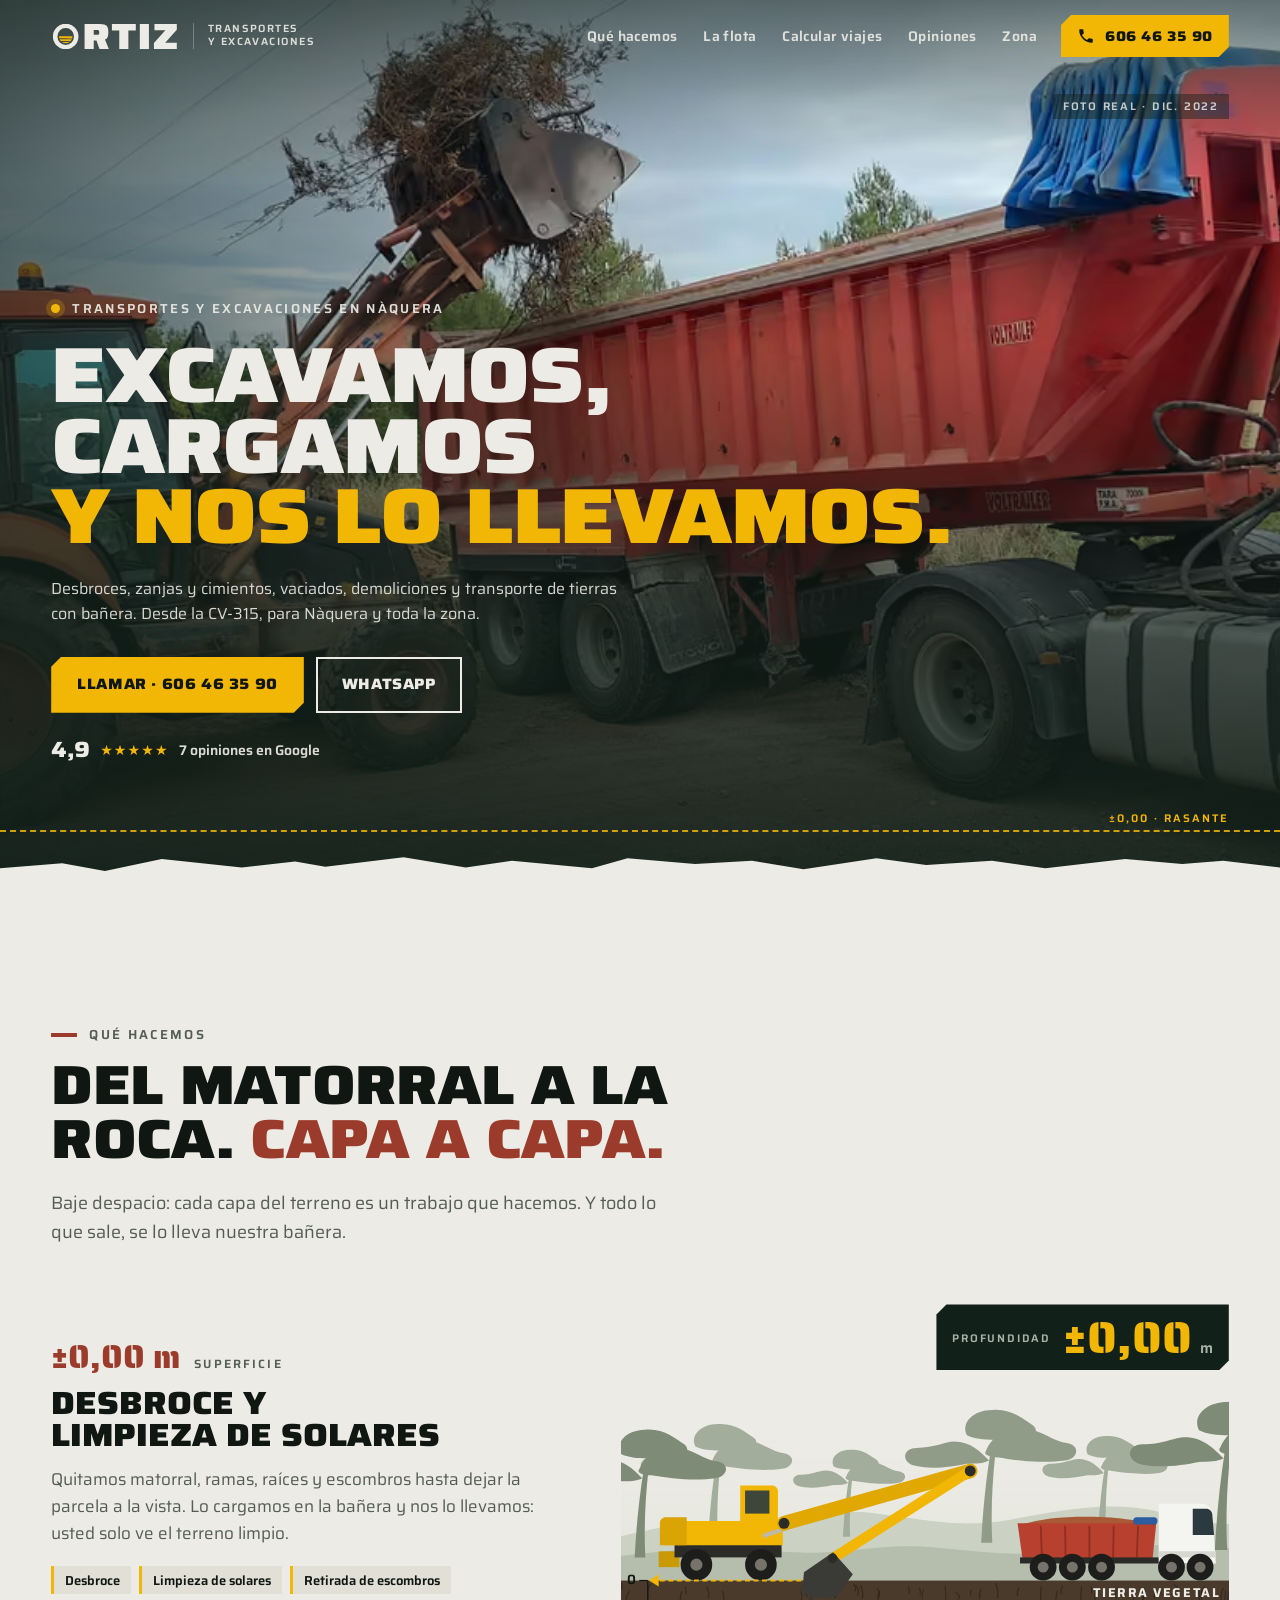
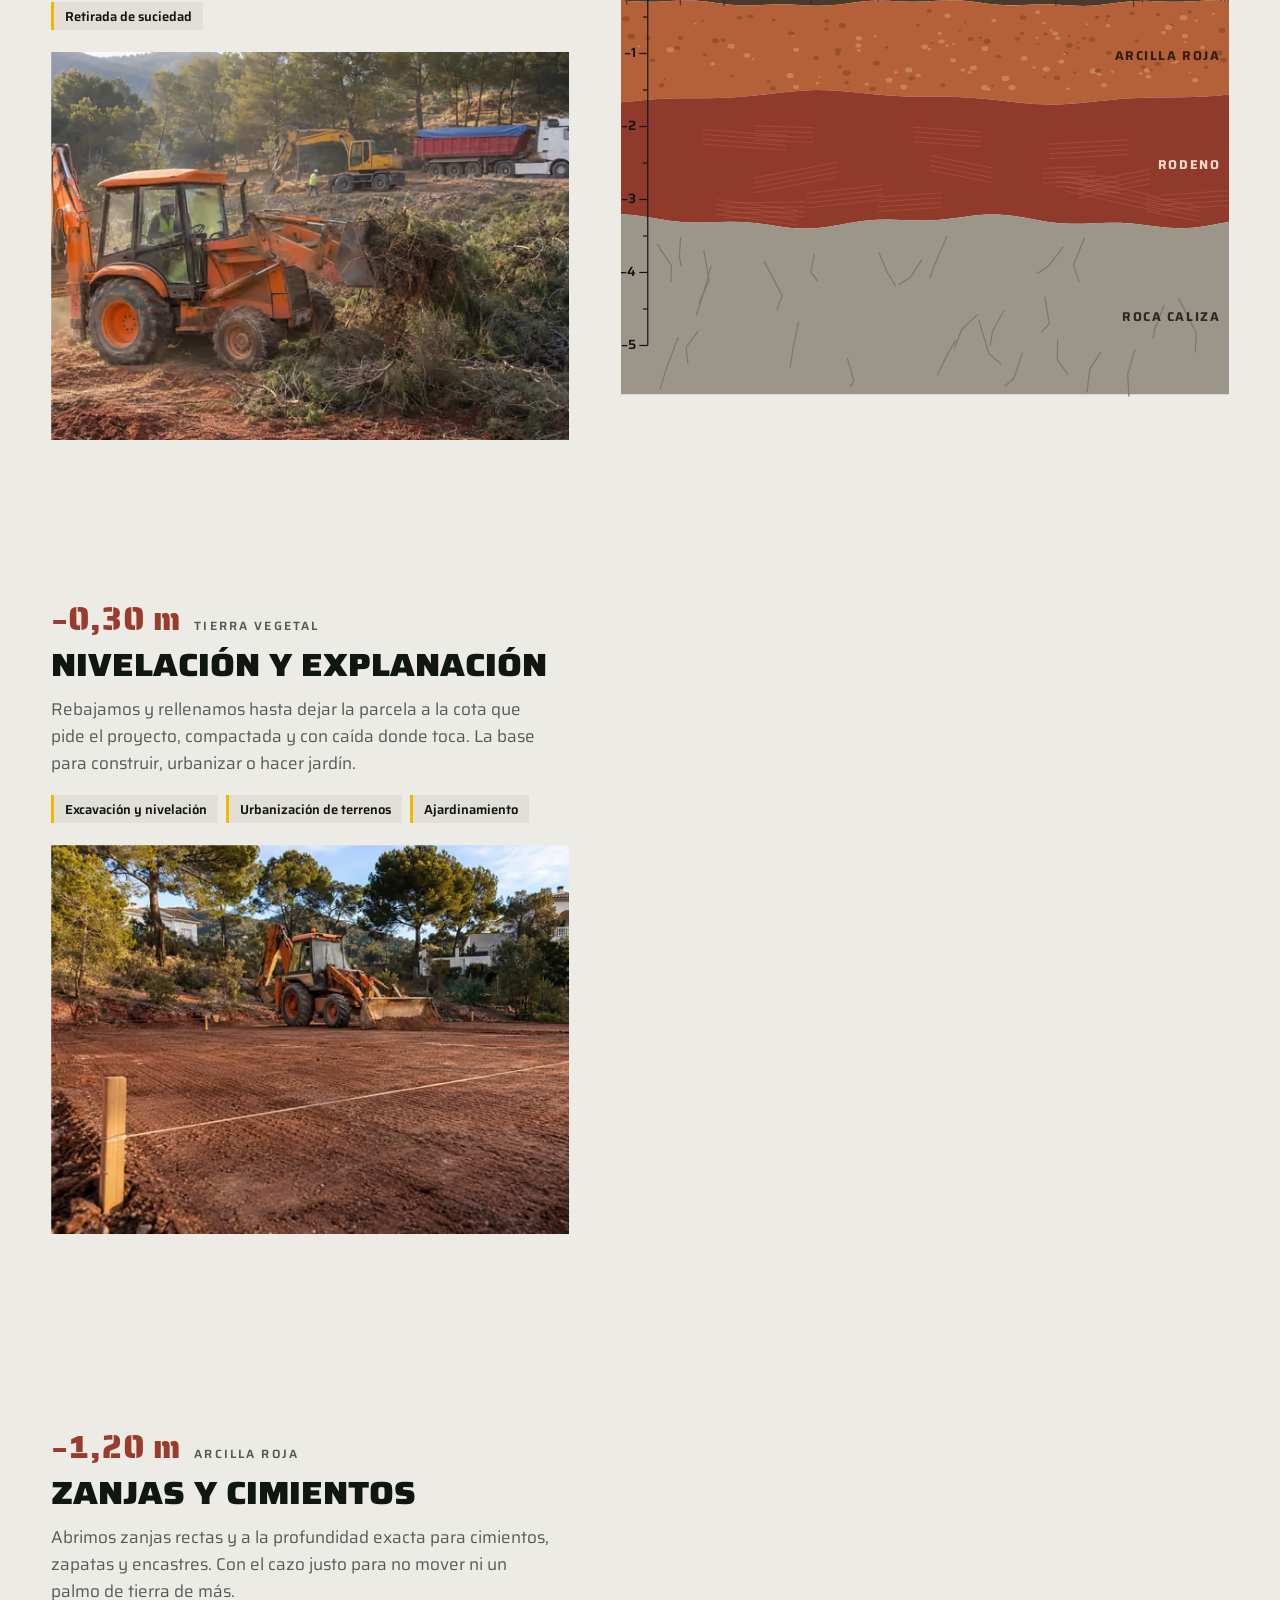
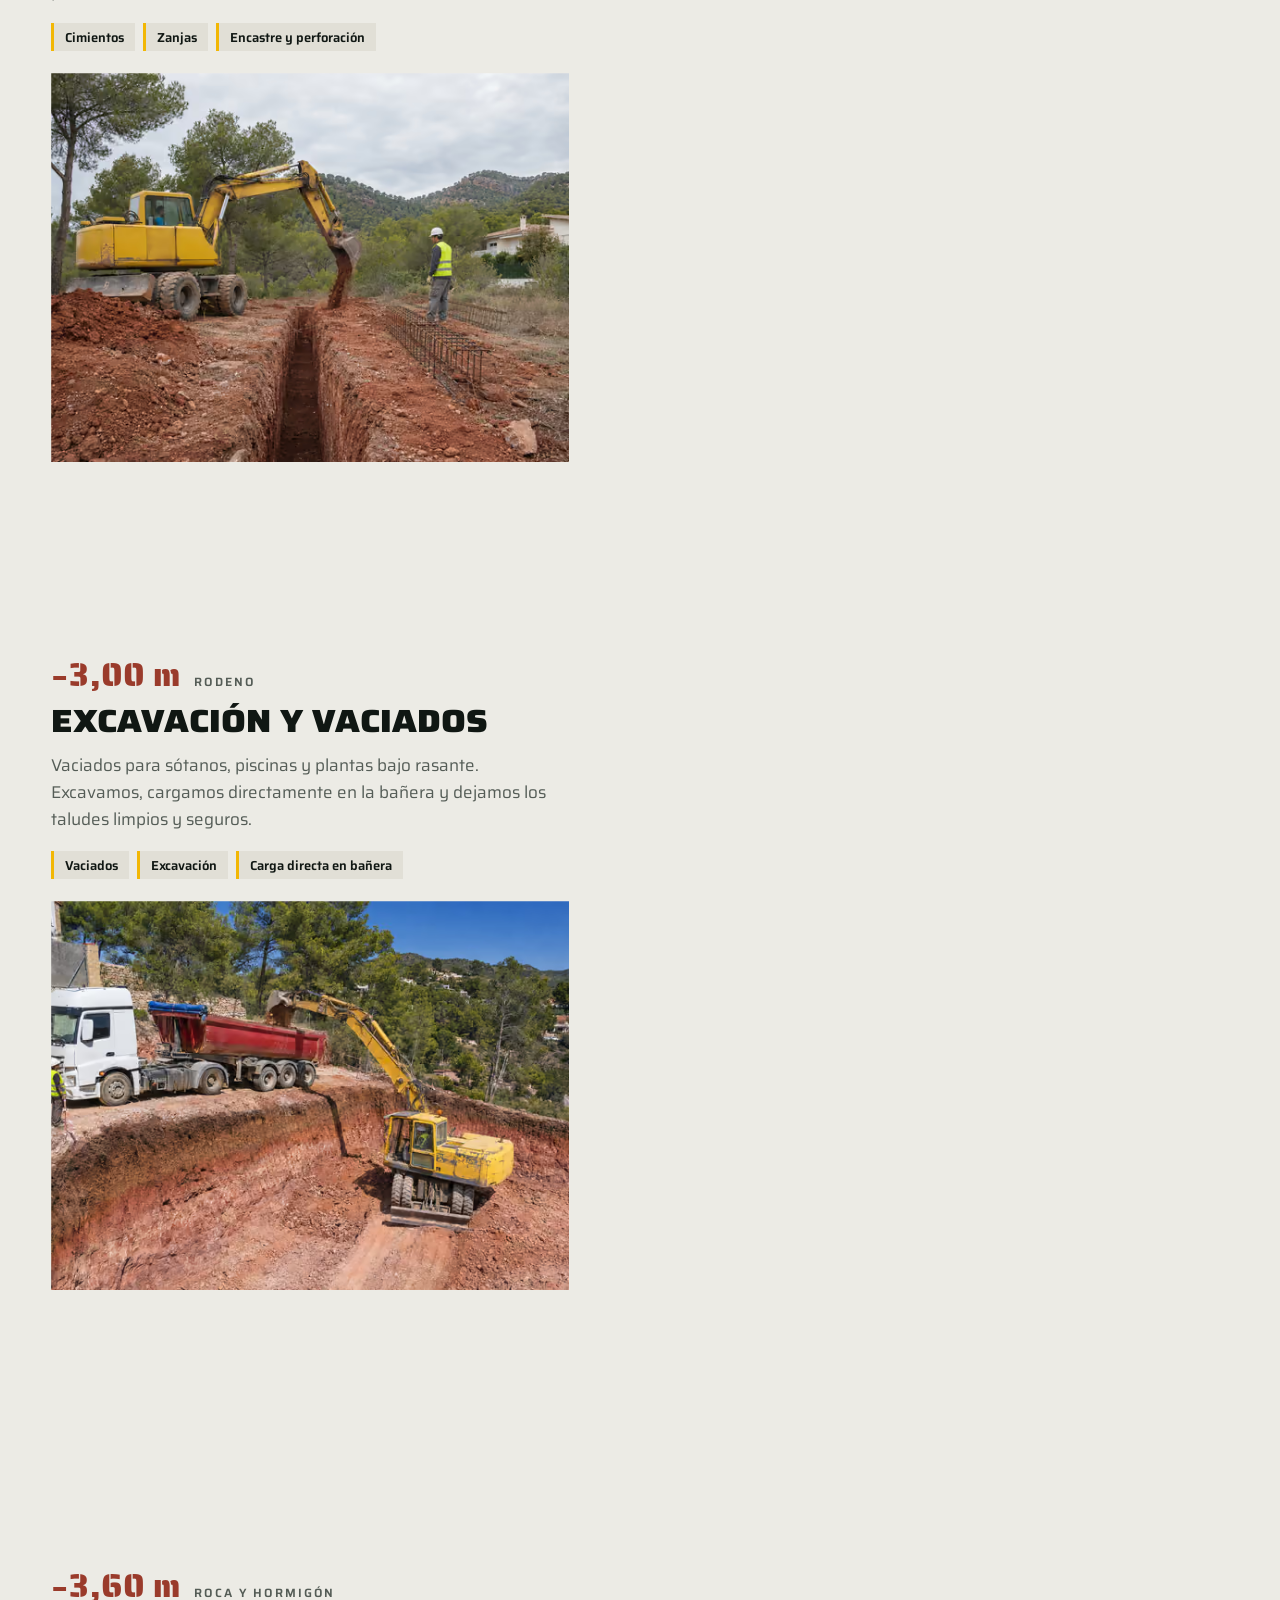
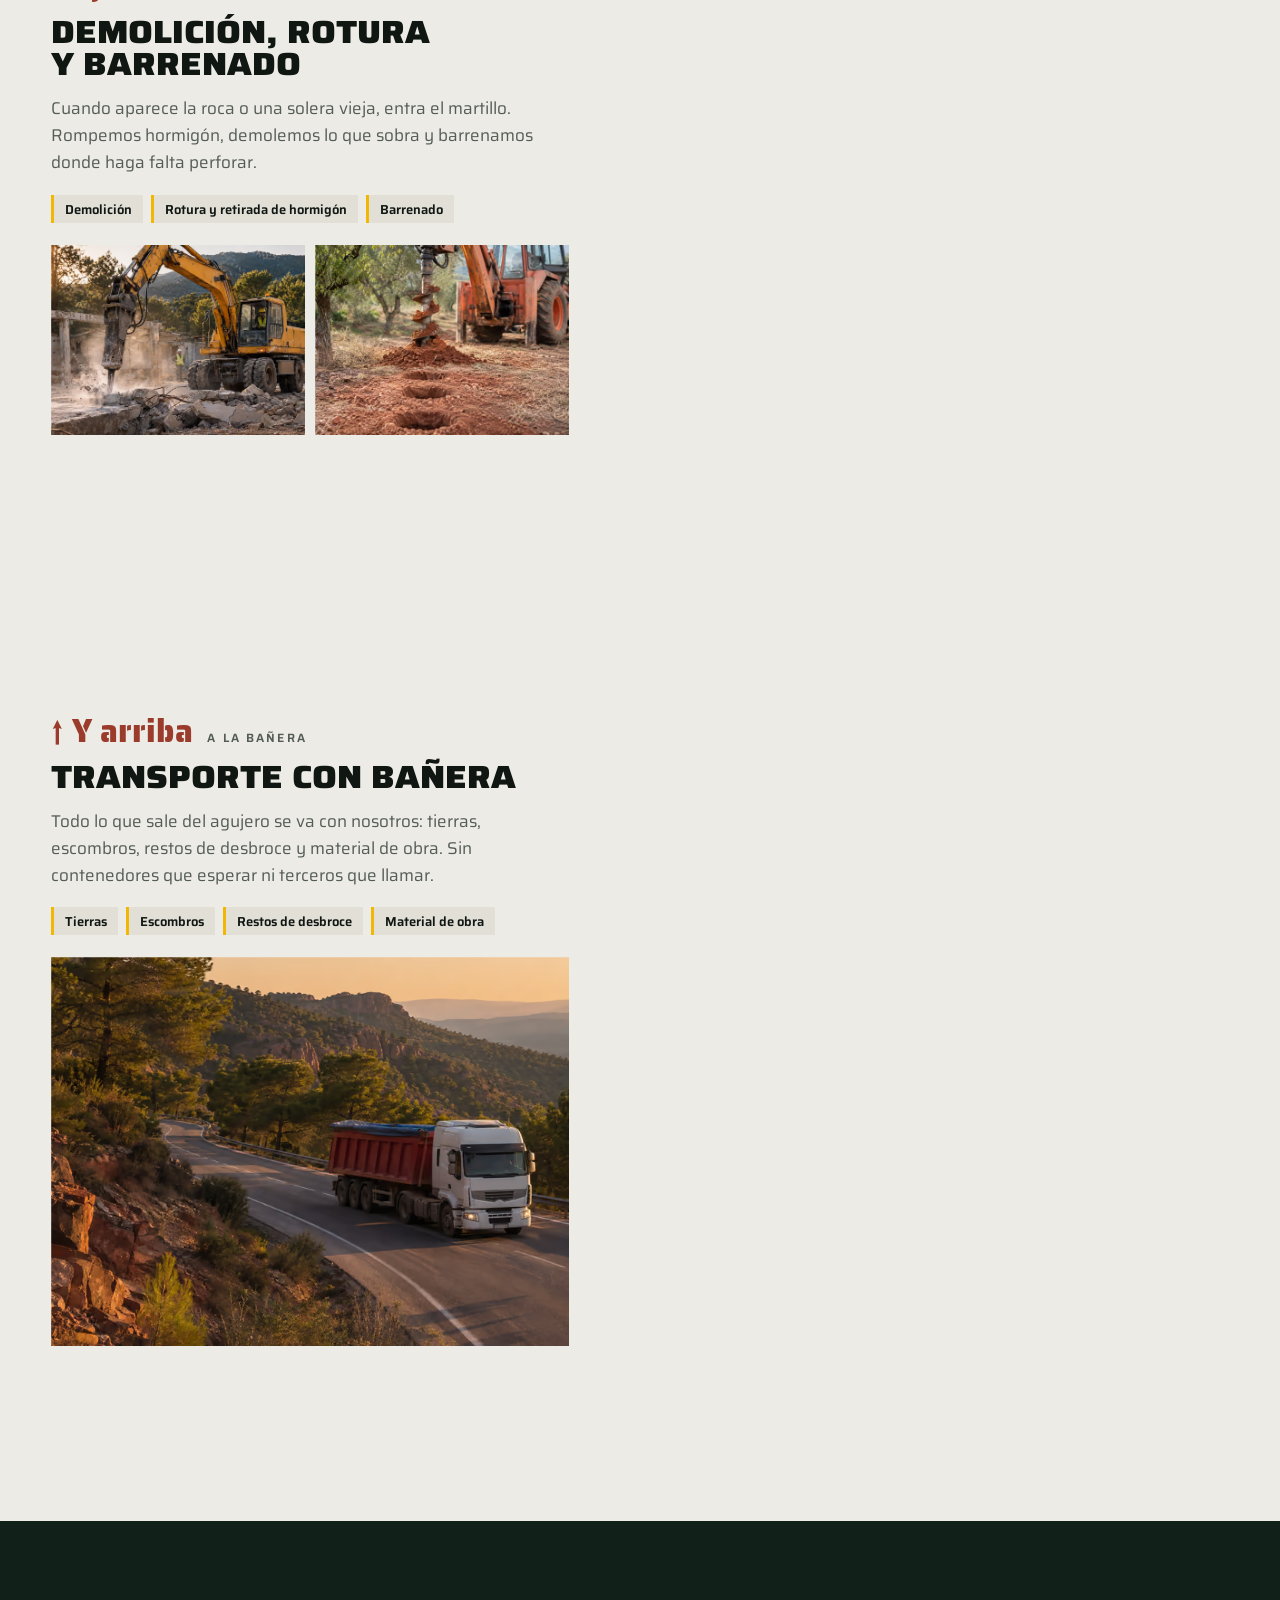
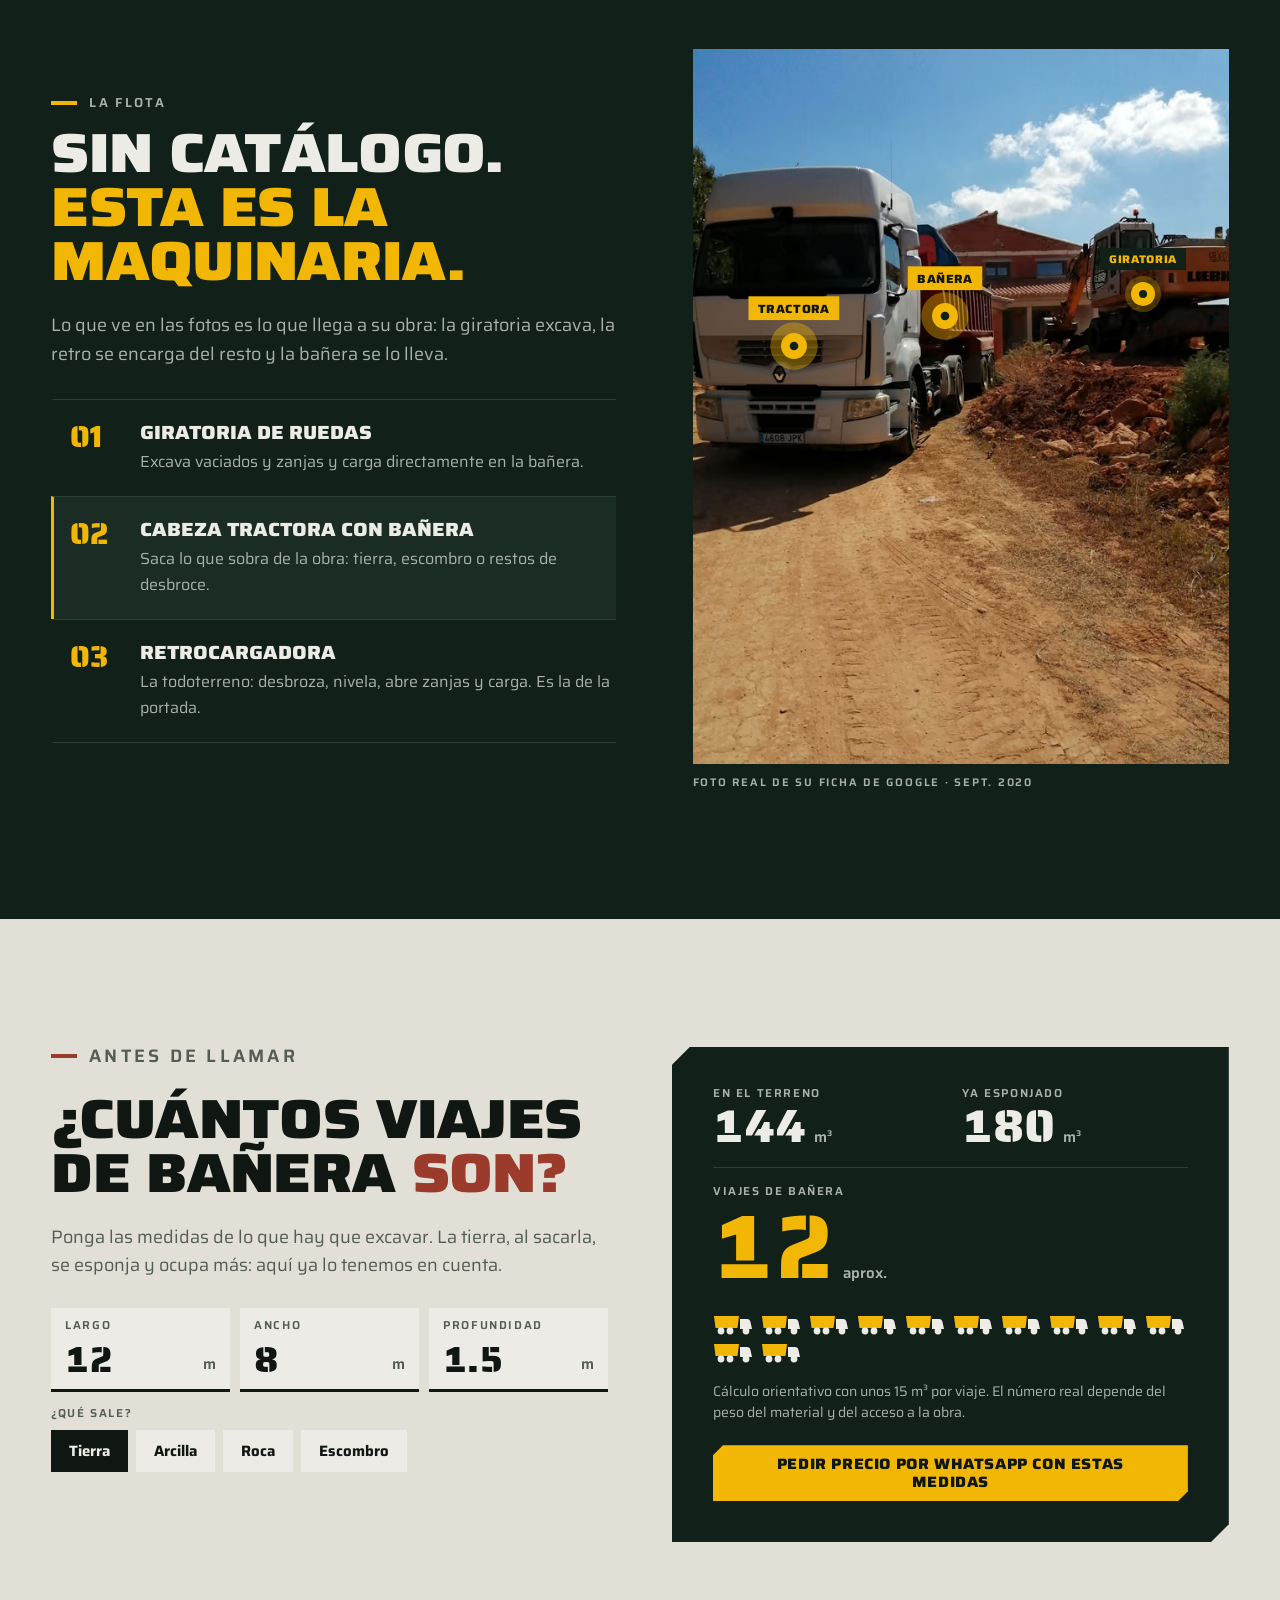
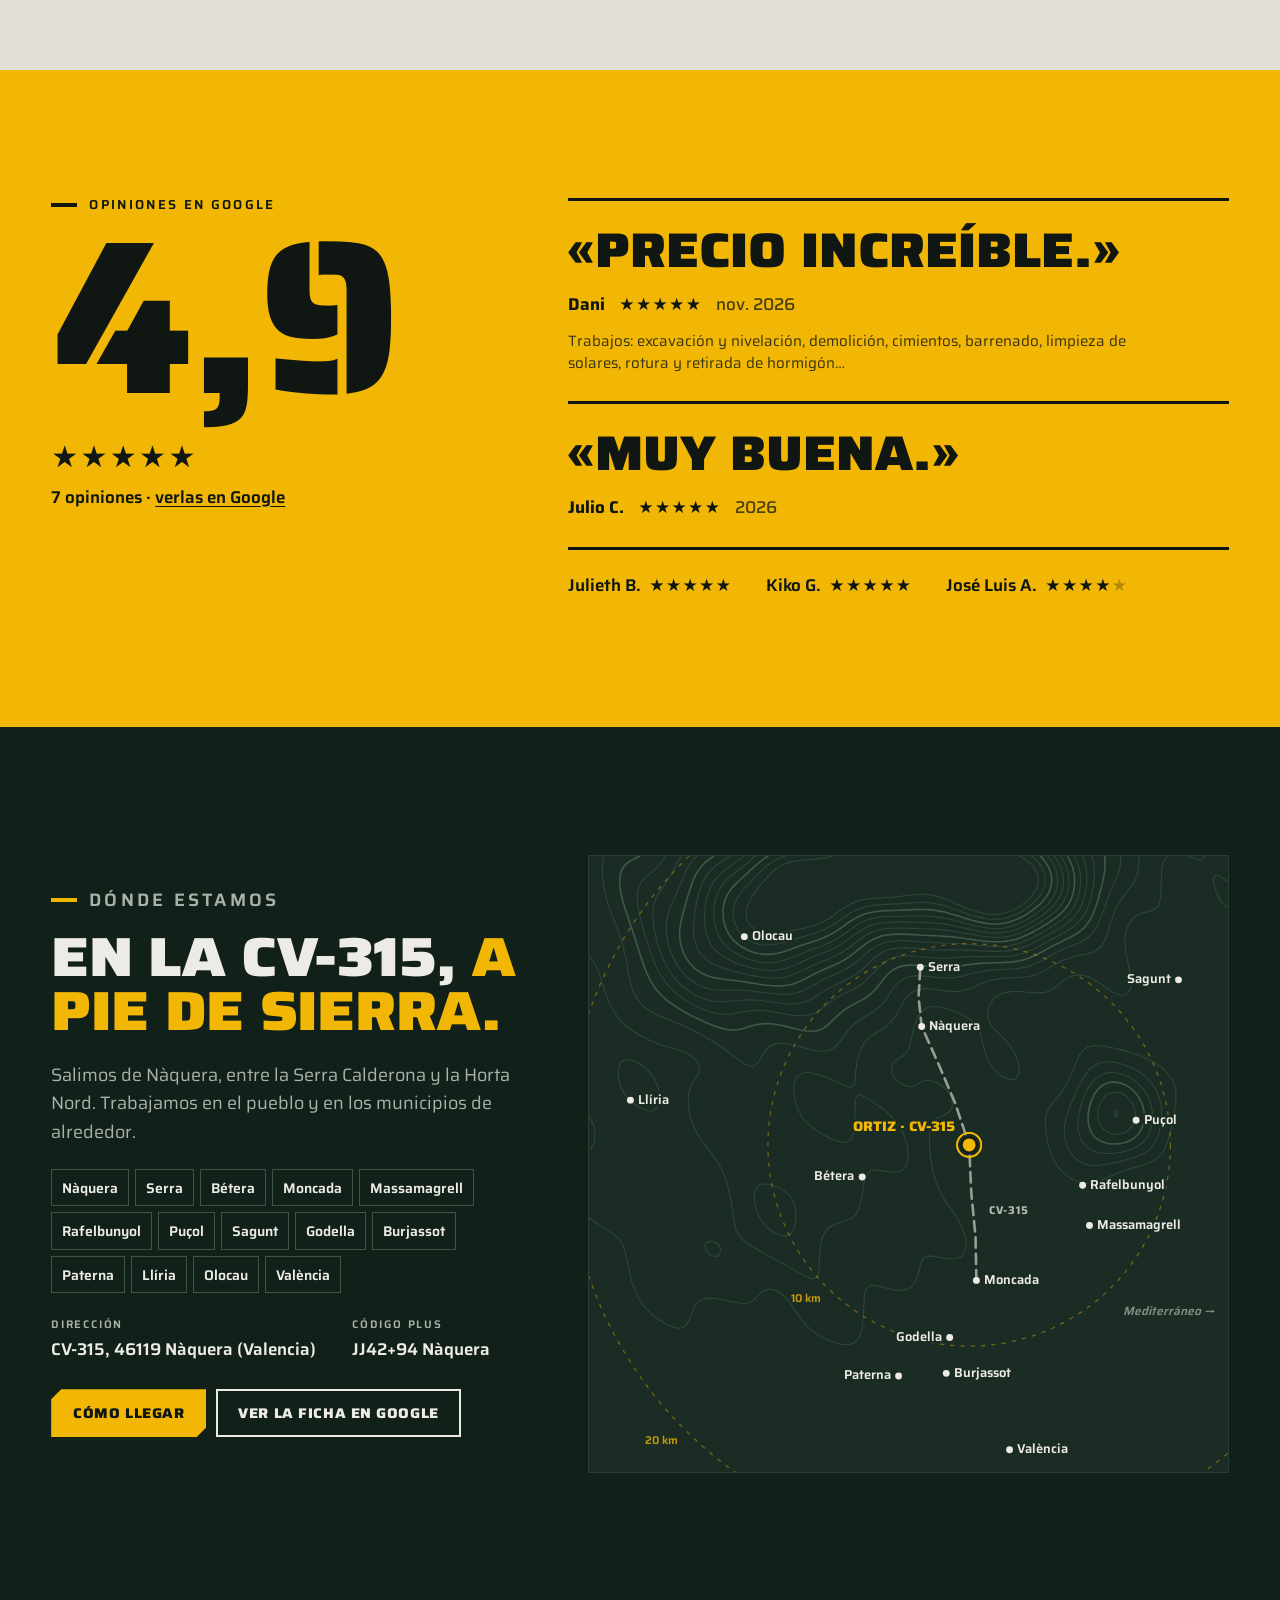
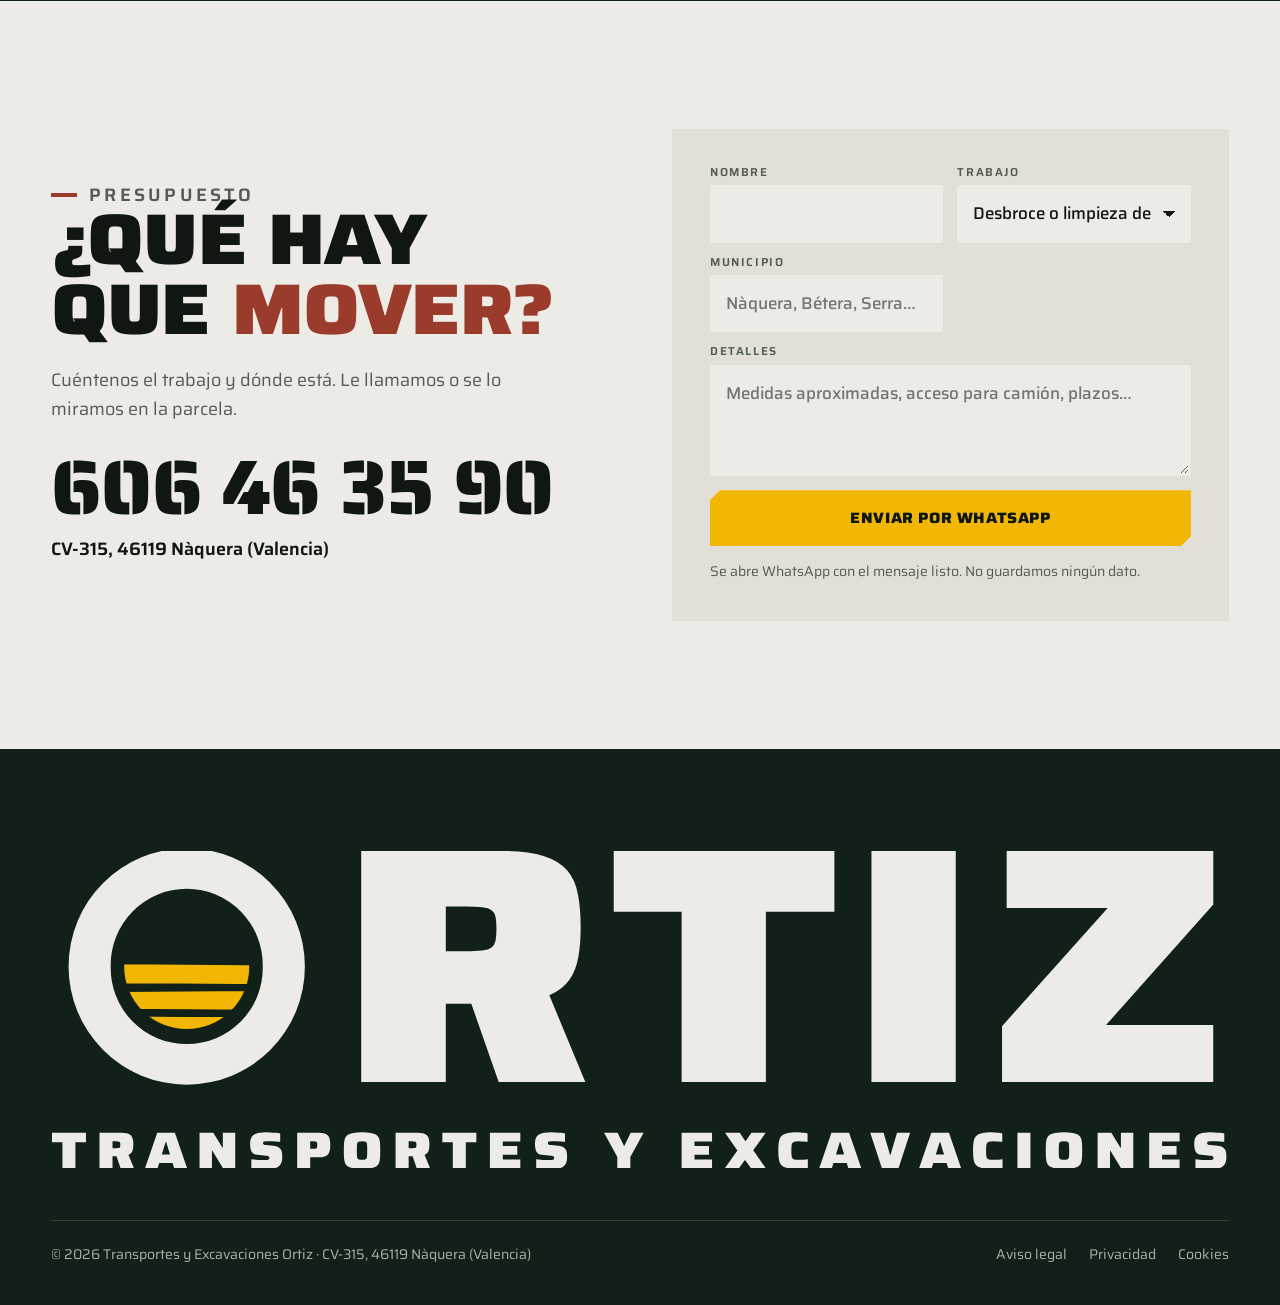
==== commit fb2876c8: "Móvil con más aire: márgenes, separación entre secciones y bloques Co-Authored-By: Claude Opus 5.5 <" ====
--- a/index.html
+++ b/index.html
@@ -21,7 +21,7 @@
 <link rel="preload" as="image" type="image/avif" imagesrcset="img/portada-m-600.avif 600w, img/portada-m-900.avif 900w, img/portada-m-1440.avif 1440w" imagesizes="100vw" media="(max-aspect-ratio: 1/1)">
 <link rel="preload" as="image" type="image/avif" imagesrcset="img/portada-1280.avif 1280w, img/portada-1920.avif 1920w, img/portada-2560.avif 2560w" imagesizes="100vw" media="(min-aspect-ratio: 1/1)">
 <link rel="preload" href="fonts/saira-titulo.woff2" as="font" type="font/woff2" crossorigin>
-<link rel="stylesheet" href="css/main.css?v=1">
+<link rel="stylesheet" href="css/main.css?v=2">
 <script type="application/ld+json">{"@context":"https://schema.org","@type":"GeneralContractor","@id":"https://nocodya-hue.github.io/excavaciones-ortiz/#empresa","name":"Transportes y Excavaciones Ortiz","url":"https://nocodya-hue.github.io/excavaciones-ortiz/","image":"https://nocodya-hue.github.io/excavaciones-ortiz/img/compartir.jpg","logo":"https://nocodya-hue.github.io/excavaciones-ortiz/img/logo.png","telephone":"+34606463590","address":{"@type":"PostalAddress","streetAddress":"CV-315","postalCode":"46119","addressLocality":"Nàquera","addressRegion":"Valencia","addressCountry":"ES"},"geo":{"@type":"GeoCoordinates","latitude":39.6059951,"longitude":-0.399705},"hasMap":"https://www.google.com/maps/place/Transportes+y+excavaciones+Ortiz/@39.6059951,-0.399705,17z/data=!4m6!3m5!1s0xd6043b3bf82bed3:0x637dd16f55668c01!8m2!3d39.6059951!4d-0.399705!16s%2Fg%2F11h2c9w8zb","areaServed":[{"@type":"City","name":"Nàquera"},{"@type":"City","name":"Serra"},{"@type":"City","name":"Bétera"},{"@type":"City","name":"Moncada"},{"@type":"City","name":"Massamagrell"},{"@type":"City","name":"Rafelbunyol"},{"@type":"City","name":"Puçol"},{"@type":"City","name":"Sagunt"},{"@type":"City","name":"Godella"},{"@type":"City","name":"Burjassot"},{"@type":"City","name":"Paterna"},{"@type":"City","name":"Llíria"},{"@type":"City","name":"Olocau"},{"@type":"City","name":"València"}],"knowsAbout":["Excavación","Desbroce","Limpieza de solares","Nivelación de terrenos","Zanjas y cimientos","Vaciados","Demolición","Rotura de hormigón","Barrenado","Transporte de tierras con bañera"]}</script>
 </head>
 <body>
@@ -52,7 +52,7 @@
       <span class="l"><span>cargamos</span></span>
       <span class="l l--am"><span>y nos lo llevamos.</span></span>
     </h1>
-    <p class="portada__sub">Desbroces, zanjas y cimientos, vaciados, demoliciones y transporte de tierras con bañera. Desde la CV-315, para Nàquera y toda la zona.</p>
+    <p class="portada__sub">Desbroces, zanjas y cimientos, vaciados, demoliciones y transporte de tierras con bañera. Desde la <span class="nw">CV-315</span>, para Nàquera y toda la zona.</p>
     <div class="portada__acc">
       <a class="btn btn--am btn--xl" href="tel:+34606463590">Llamar · 606 46 35 90</a>
       <a class="btn btn--linea btn--xl" href="https://wa.me/34606463590?text=Hola%2C%20os%20escribo%20desde%20la%20web.%20Quer%C3%ADa%20pedir%20presupuesto%20para%20un%20trabajo%20de%20excavaci%C3%B3n%20o%20transporte." target="_blank" rel="noopener">WhatsApp</a>
@@ -330,6 +330,6 @@
   <a class="barra__wa" href="https://wa.me/34606463590?text=Hola%2C%20os%20escribo%20desde%20la%20web.%20Quer%C3%ADa%20pedir%20presupuesto." target="_blank" rel="noopener">WhatsApp</a>
 </nav>
 
-<script src="js/main.js?v=1" defer></script>
+<script src="js/main.js?v=2" defer></script>
 </body>
 </html>
--- a/css/main.css
+++ b/css/main.css
@@ -28,6 +28,7 @@
 a { color: inherit; }
 button, input, select, textarea { font: inherit; color: inherit; }
 .envoltura { width: min(100% - 2 * var(--gut), var(--max)); margin-inline: auto; }
+.nw { white-space: nowrap; }
 .sr { position: absolute !important; width: 1px; height: 1px; overflow: hidden; clip: rect(0 0 0 0); white-space: nowrap; }
 .saltar { position: absolute; left: 12px; top: -60px; z-index: 99; background: var(--am); color: var(--tinta); padding: 10px 14px; font-weight: 700; }
 .saltar:focus { top: 12px; }
@@ -330,6 +331,72 @@
   .capa__n { font-size: 26px; }
 }
 
+/* ── Móvil con aire (pedido el 10-nov): márgenes laterales generosos, más separación entre secciones y bloques ── */
+@media (max-width: 760px) {
+  :root { --gut: clamp(24px, 7vw, 30px); }
+  body { font-size: 17px; line-height: 1.65; }
+  .eti { margin-bottom: 20px; }
+  .h2 { margin-bottom: 26px; line-height: 1.02; }
+  .portada__txt { padding-bottom: 108px; }
+  .portada__lugar { margin-bottom: 22px; line-height: 1.5; }
+  .portada__sub { margin: 24px 0 30px; }
+  .portada__acc { gap: 12px; }
+  .nota-g { margin-top: 26px; }
+  .portada__real { bottom: 72px; }
+  .portada__velo { background: linear-gradient(rgba(18, 32, 26, .55), rgba(18, 32, 26, 0) 140px), linear-gradient(to top, rgba(18, 32, 26, .97) 0%, rgba(18, 32, 26, .9) 44%, rgba(18, 32, 26, .55) 62%, rgba(18, 32, 26, .12) 80%, rgba(18, 32, 26, 0) 90%); }
+  .corte { padding: 104px 0 56px; }
+  .corte__cab { margin-bottom: 32px; }
+  .corte__intro { font-size: 17px; }
+  .corte__lamina { padding-top: 10px; }
+  .capa { padding: 52px 0 44px; }
+  .capa__cota { margin-bottom: 16px; }
+  .capa__t { margin-bottom: 16px; }
+  .capa__p { margin-bottom: 24px; }
+  .chips { gap: 10px; margin-bottom: 28px; }
+  .chips li { padding: 9px 12px 8px; }
+  .capa__fotos { gap: 12px; }
+  .flota, .viajes, .opiniones, .zona, .contacto { padding: 104px 0; }
+  .flota__grid { gap: 56px; }
+  .flota__intro, .viajes__txt > p, .zona__txt > p, .contacto__txt > p { font-size: 17px; margin-bottom: 32px; }
+  .flota__lista li { gap: 14px; padding: 24px 0 24px 14px; }
+  .flota__lista p { font-size: 16px; line-height: 1.6; }
+  .viajes__grid { gap: 44px; }
+  .calc__medidas { grid-template-columns: 1fr 1fr; gap: 12px; margin-bottom: 26px; }
+  .calc__medidas label:last-child { grid-column: 1 / -1; }
+  .calc__medidas label { padding: 14px 16px 12px; }
+  .calc__medidas span { font-size: 11px; letter-spacing: .12em; margin-bottom: 10px; }
+  .calc__medidas input { font-size: 32px; }
+  .calc__mat { gap: 10px; }
+  .calc__mat legend { margin-bottom: 12px; }
+  .viajes__res { padding: 30px 24px 26px; }
+  .viajes__cifras { gap: 24px 20px; margin-bottom: 26px; }
+  .viajes__total { padding-top: 22px; }
+  .viajes__flota { margin-bottom: 24px; }
+  .viajes__nota { margin-bottom: 26px; }
+  .opiniones__grid { gap: 48px; }
+  .opi { padding: 32px 0; }
+  .opi__q { margin-bottom: 18px; }
+  .opi__x { margin-top: 14px; }
+  .opiniones__mas { gap: 14px 26px; padding-top: 28px; }
+  .zona__grid { gap: 52px; }
+  .zona__pueblos { gap: 8px; margin-bottom: 32px; }
+  .zona__datos { gap: 18px; margin-bottom: 32px; }
+  .zona__acc { gap: 12px; }
+  .zona__acc .btn { flex: 1 1 100%; }
+  .contacto__grid { gap: 48px; }
+  .contacto__tel { margin: 30px 0 12px; font-size: clamp(36px, 11.4vw, 54px); }
+  .form { padding: 28px 22px; gap: 20px; }
+  .form label { gap: 9px; }
+  .form__nota { margin-top: -4px; }
+  .pie { padding: 80px 0 44px; }
+  .pie__fila { gap: 16px; margin-top: 40px; padding-top: 26px; }
+}
+/* Pantallas muy estrechas: el botón de llamar de la cabecera se queda en el icono (la barra inferior ya dice «Llamar») */
+@media (max-width: 359px) {
+  .cab__tel { width: 44px; padding: 0; }
+  .cab__tel span { position: absolute; width: 1px; height: 1px; overflow: hidden; clip: rect(0 0 0 0); }
+}
+
 @media (prefers-reduced-motion: reduce) {
   *, *::before, *::after { animation-duration: .01ms !important; animation-iteration-count: 1 !important; transition-duration: .01ms !important; }
   html { scroll-behavior: auto; }
